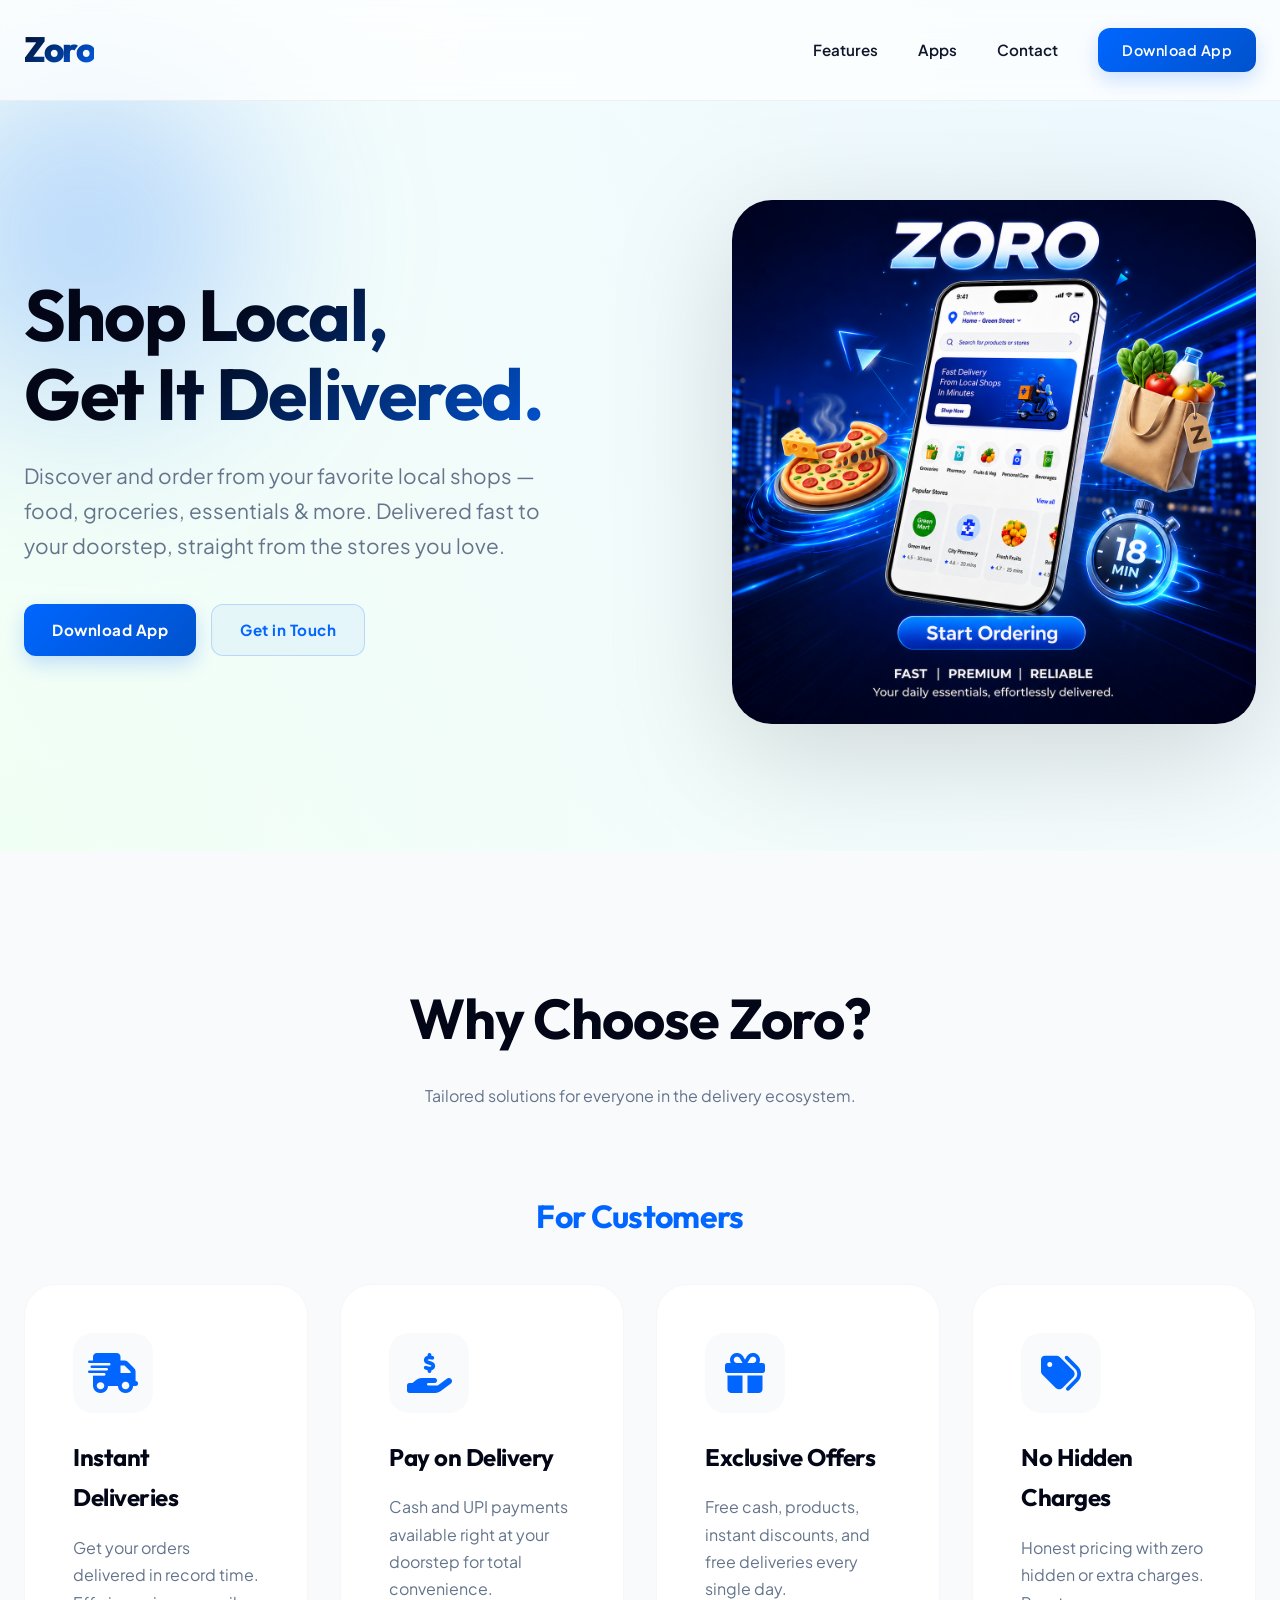
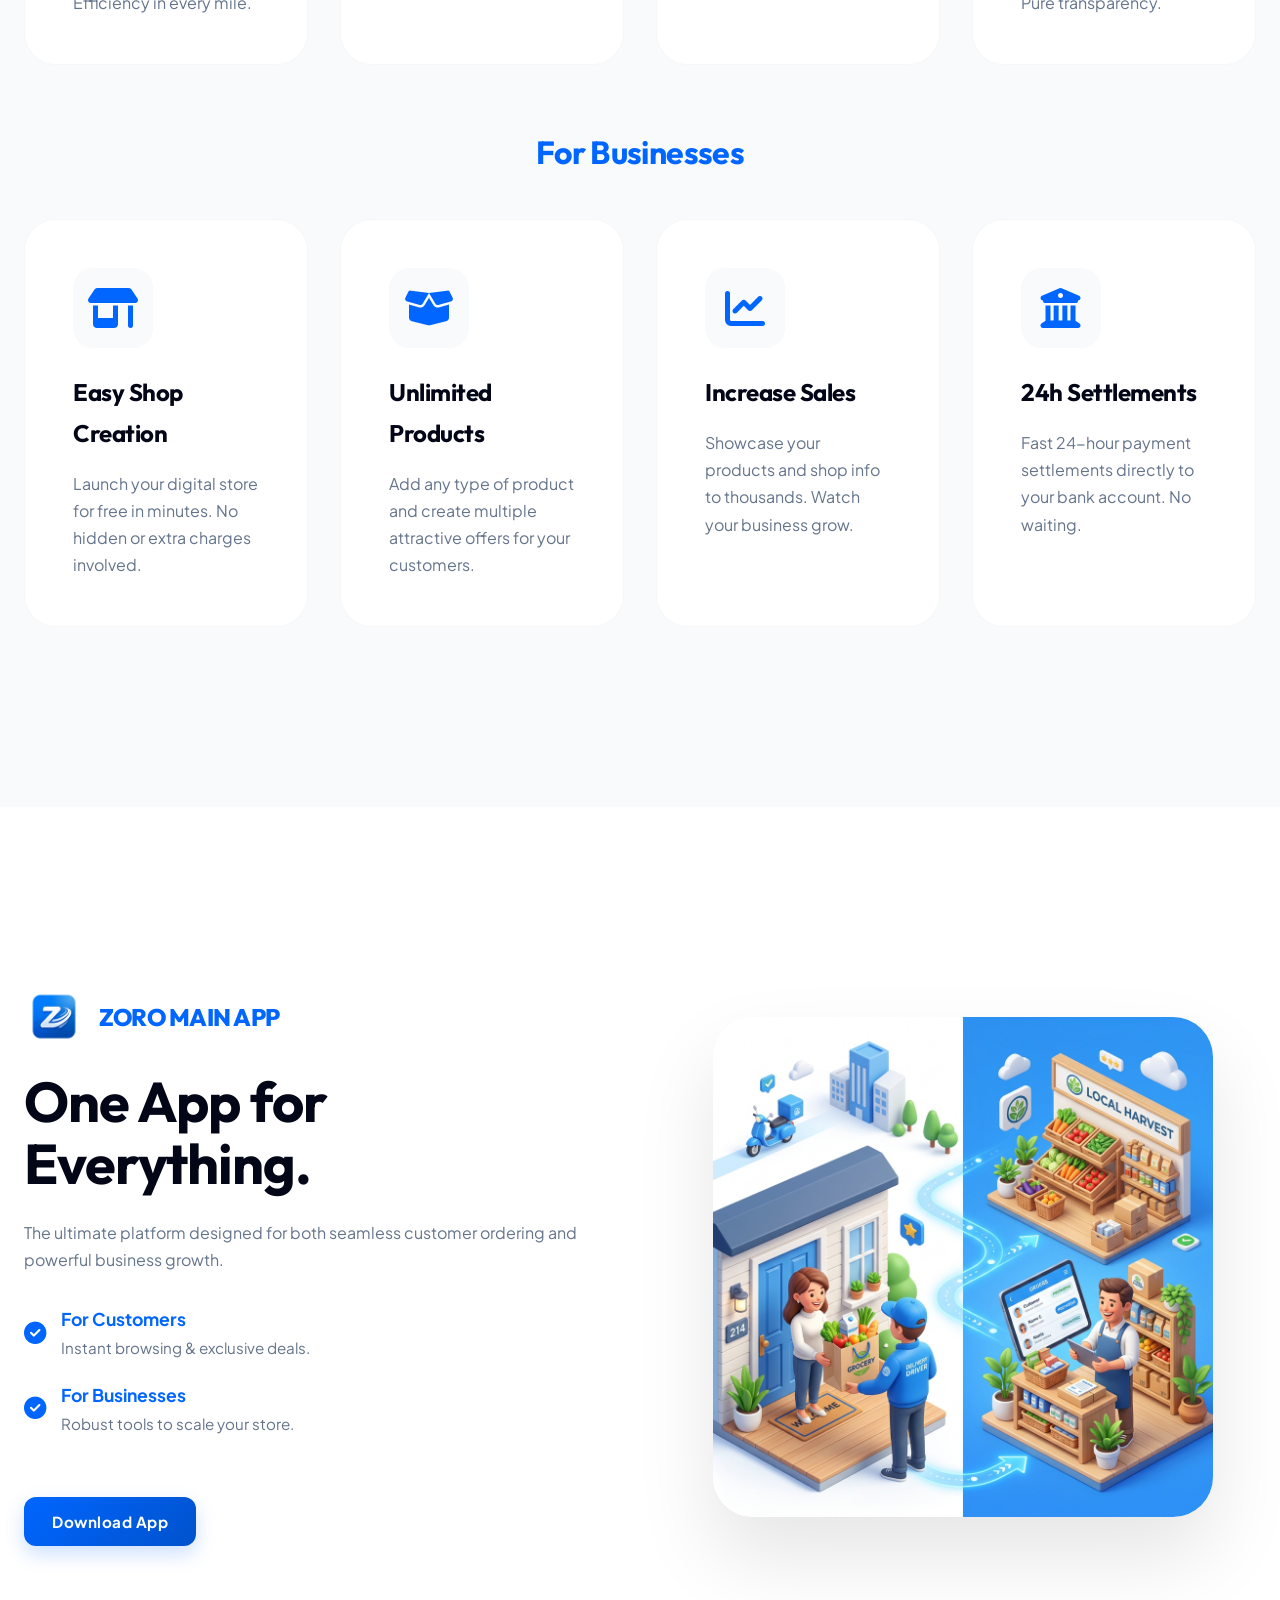
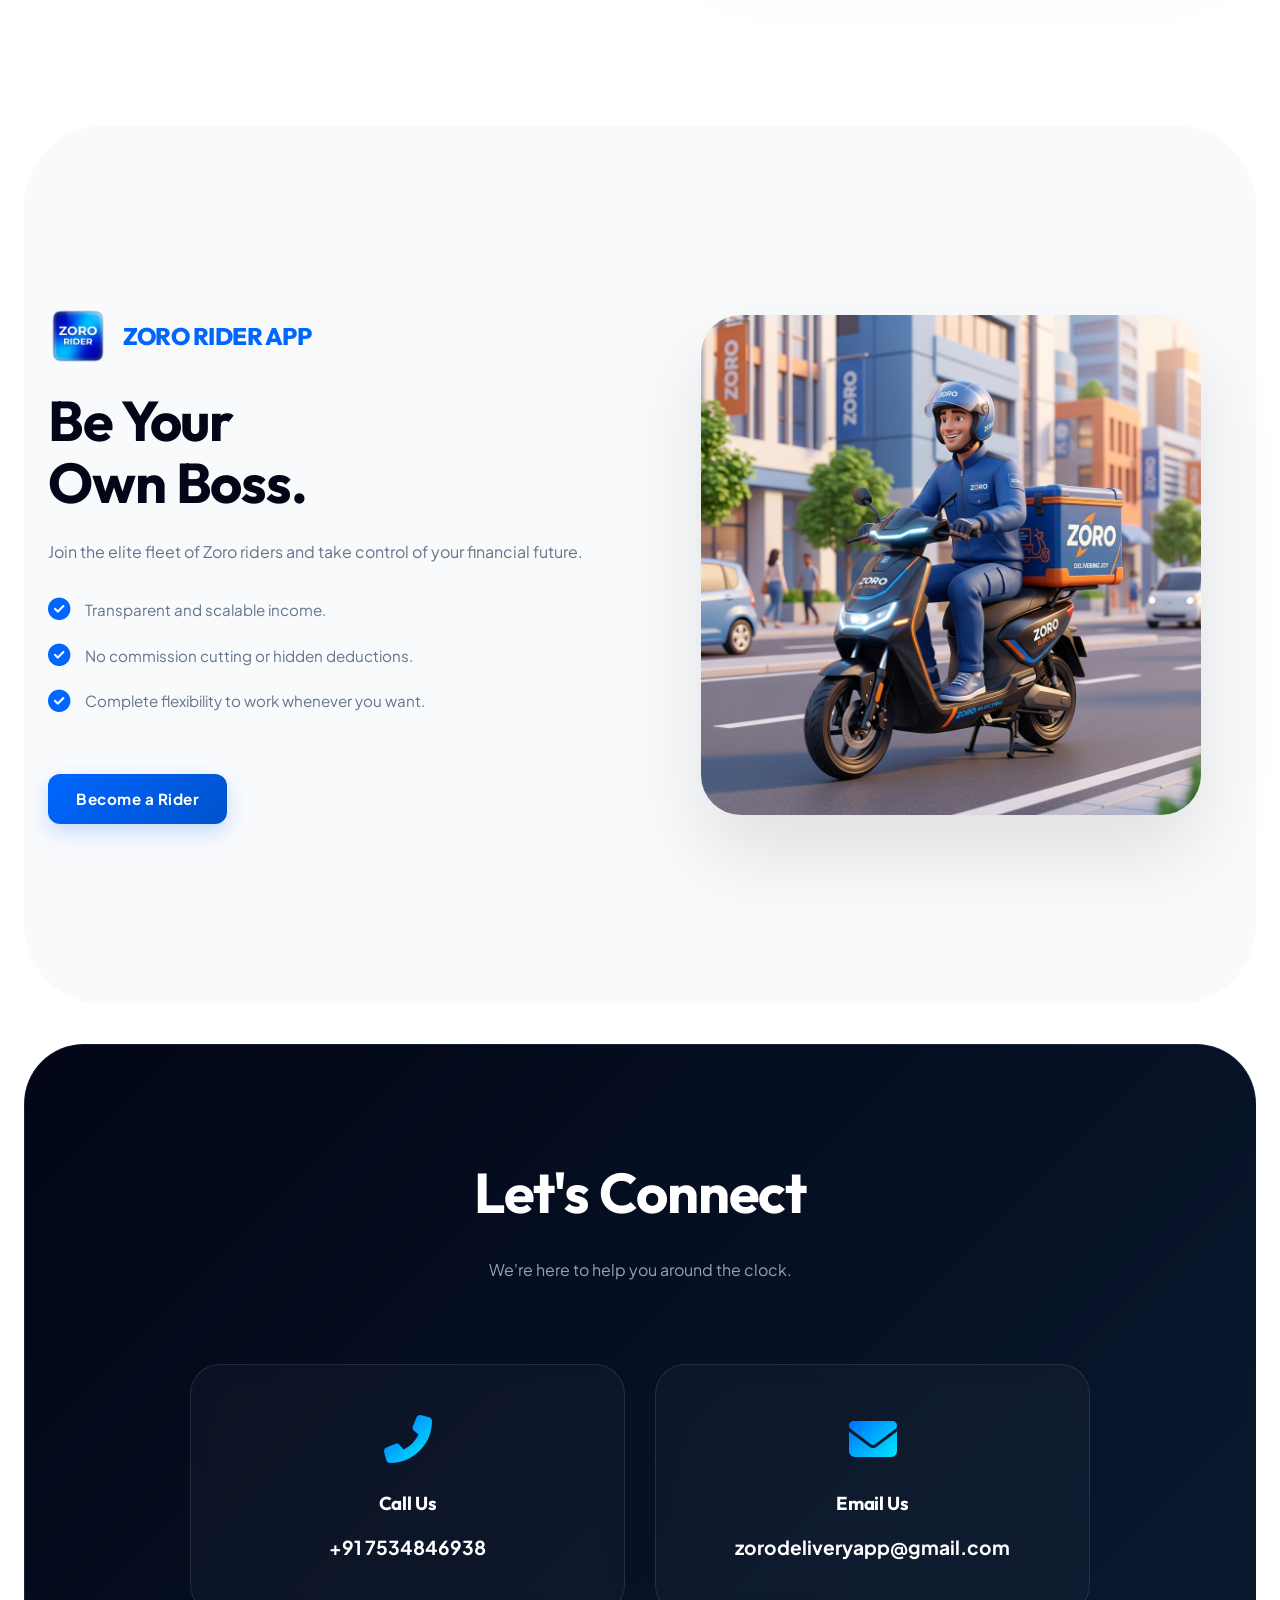
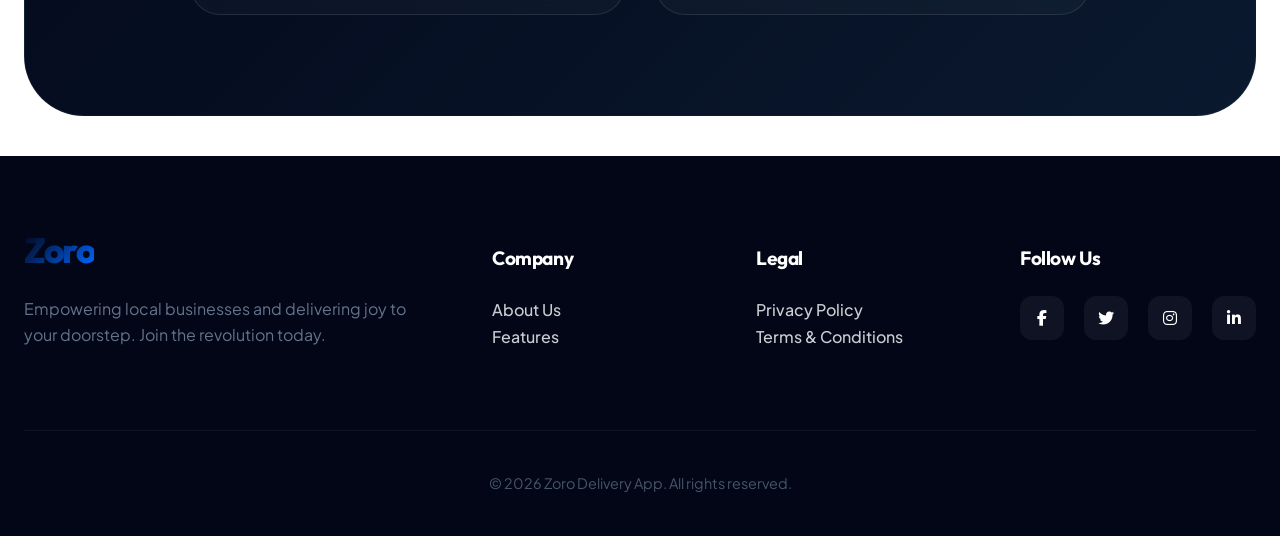
==== index.html @ 3b8ee8aa "Remove download attribute and add target blank to fix cross-origin warning" ====
<!DOCTYPE html>
<html lang="en">
<head>
    <meta charset="UTF-8">
    <meta name="viewport" content="width=device-width, initial-scale=1.0">
    <title>Zoro Delivery App</title>
    <link rel="icon" type="image/png" href="zoroAppLogo.png">
    <meta name="description" content="Experience lightning-fast delivery for food, groceries, and essentials with Zoro. No hidden charges, zero commissions for riders. Download the Zoro app today!">
    <meta name="keywords" content="food delivery, grocery delivery, instant delivery app, Zoro delivery, rider app, local business delivery, delivery app 2026, fast delivery service">
    <meta name="robots" content="index, follow">
    <link rel="canonical" href="https://zorodelivery.vercel.app/">

    <!-- Open Graph / Facebook -->
    <meta property="og:type" content="website">
    <meta property="og:url" content="https://zorodelivery.vercel.app/">
    <meta property="og:title" content="Zoro Delivery | Your City, Delivered.">
    <meta property="og:description" content="Experience lightning-fast delivery for food, groceries, and essentials with Zoro. Reliable, secure, and always on time.">
    <meta property="og:image" content="https://zorodelivery.vercel.app/hero.png">

    <!-- Twitter -->
    <meta property="twitter:card" content="summary_large_image">
    <meta property="twitter:url" content="https://zorodelivery.vercel.app/">
    <meta property="twitter:title" content="Zoro Delivery | Your City, Delivered.">
    <meta property="twitter:description" content="Experience lightning-fast delivery for food, groceries, and essentials with Zoro. No hidden charges, zero commissions for riders.">
    <meta property="twitter:image" content="https://zorodelivery.vercel.app/hero.png">

    <!-- Structured Data (JSON-LD) -->
    <script type="application/ld+json">
    {
      "@context": "https://schema.org",
      "@type": "Organization",
      "name": "Zoro Delivery",
      "url": "https://zorodelivery.vercel.app/",
      "logo": "https://zorodelivery.vercel.app/zoroAppLogo.png",
      "sameAs": [
        "https://facebook.com/zorodelivery",
        "https://twitter.com/zorodelivery",
        "https://instagram.com/zorodelivery"
      ],
      "contactPoint": {
        "@type": "ContactPoint",
        "telephone": "+91-7534846938",
        "contactType": "customer service",
        "email": "zorodeliveryapp@gmail.com"
      }
    }
    </script>
    <script type="application/ld+json">
    {
      "@context": "https://schema.org",
      "@type": "SoftwareApplication",
      "name": "Zoro Delivery App",
      "operatingSystem": "Android, iOS",
      "applicationCategory": "BusinessApplication, FoodEstablishment",
      "offers": {
        "@type": "Offer",
        "price": "0",
        "priceCurrency": "INR"
      },
      "description": "Experience lightning-fast delivery for your favorite food, groceries, and essentials. No hidden charges, just pure speed."
    }
    </script>

    <link rel="stylesheet" href="style.css">
    <link rel="stylesheet" href="https://cdnjs.cloudflare.com/ajax/libs/font-awesome/6.4.0/css/all.min.css">
</head>
<body>

    <!-- Navigation -->
    <nav>
        <div class="container">
            <a href="#" class="logo">
                <span>Zoro</span>
            </a>
            <div class="menu-toggle" id="mobile-menu">
                <span class="bar"></span>
                <span class="bar"></span>
                <span class="bar"></span>
            </div>
            <ul class="nav-links">
                <li><a href="#features">Features</a></li>
                <li><a href="#apps">Apps</a></li>
                <li><a href="#contact">Contact</a></li>
                <li><a href="https://github.com/areebmohd/DeliveryPlatformWebsite/releases/latest/download/zoro.apk" target="_blank" rel="noopener noreferrer" class="btn btn-primary">Download App</a></li>
            </ul>
        </div>
    </nav>

    <!-- Hero Section -->
    <section class="hero">
        <div class="container">
            <div class="hero-content">
                <div class="hero-text">
                    <h1>Shop Local, <br><span>Get It Delivered.</span></h1>
                    <p>Discover and order from your favorite local shops — food, groceries, essentials & more. Delivered fast to your doorstep, straight from the stores you love.</p>
                    <div class="hero-btns">
                        <a href="https://github.com/areebmohd/DeliveryPlatformWebsite/releases/latest/download/zoro.apk" target="_blank" rel="noopener noreferrer" class="btn btn-primary">Download App</a>
                        <a href="#contact" class="btn btn-outline">Get in Touch</a>
                    </div>
                </div>
                <div class="hero-image">
                    <img src="hero.png" alt="Zoro App Showcase">
                </div>
            </div>
        </div>
    </section>

    <!-- Features Section -->
    <section id="features" class="features">
        <div class="container">
            <div class="section-header">
                <h2>Why Choose Zoro?</h2>
                <p>Tailored solutions for everyone in the delivery ecosystem.</p>
            </div>

            <!-- For Customers Section -->
            <div class="feature-group">
                <h3 class="feature-title">For Customers</h3>
                <div class="features-grid">
                    <div class="feature-card">
                        <i class="fas fa-truck-fast"></i>
                        <h3>Instant Deliveries</h3>
                        <p>Get your orders delivered in record time. Efficiency in every mile.</p>
                    </div>
                    <div class="feature-card">
                        <i class="fas fa-hand-holding-dollar"></i>
                        <h3>Pay on Delivery</h3>
                        <p>Cash and UPI payments available right at your doorstep for total convenience.</p>
                    </div>
                    <div class="feature-card">
                        <i class="fas fa-gift"></i>
                        <h3>Exclusive Offers</h3>
                        <p>Free cash, products, instant discounts, and free deliveries every single day.</p>
                    </div>
                    <div class="feature-card">
                        <i class="fas fa-tags"></i>
                        <h3>No Hidden Charges</h3>
                        <p>Honest pricing with zero hidden or extra charges. Pure transparency.</p>
                    </div>
                </div>
            </div>

            <!-- For Businesses Section -->
            <div class="feature-group">
                <h3 class="feature-title">For Businesses</h3>
                <div class="features-grid">
                    <div class="feature-card">
                        <i class="fas fa-shop"></i>
                        <h3>Easy Shop Creation</h3>
                        <p>Launch your digital store for free in minutes. No hidden or extra charges involved.</p>
                    </div>
                    <div class="feature-card">
                        <i class="fas fa-box-open"></i>
                        <h3>Unlimited Products</h3>
                        <p>Add any type of product and create multiple attractive offers for your customers.</p>
                    </div>
                    <div class="feature-card">
                        <i class="fas fa-chart-line"></i>
                        <h3>Increase Sales</h3>
                        <p>Showcase your products and shop info to thousands. Watch your business grow.</p>
                    </div>
                    <div class="feature-card">
                        <i class="fas fa-bank"></i>
                        <h3>24h Settlements</h3>
                        <p>Fast 24-hour payment settlements directly to your bank account. No waiting.</p>
                    </div>
                </div>
            </div>
        </div>
    </section>

    <!-- App Showcase: Customer & Business -->
    <section id="apps" class="app-showcase">
        <div class="container">
            <div class="app-section">
                    <div class="app-info">
                    <div class="app-badge">
                        <img src="zoroAppLogo.png" alt="Zoro App">
                        <h3>ZORO MAIN APP</h3>
                    </div>
                    <h2>One App for <br>Everything.</h2>
                    <p>The ultimate platform designed for both seamless customer ordering and powerful business growth.</p>
                    <ul class="feature-list">
                        <li>
                            <i class="fas fa-check-circle"></i>
                            <div>
                                <b>For Customers</b>
                                <span>Instant browsing & exclusive deals.</span>
                            </div>
                        </li>
                        <li>
                            <i class="fas fa-check-circle"></i>
                            <div>
                                <b>For Businesses</b>
                                <span>Robust tools to scale your store.</span>
                            </div>
                        </li>
                    </ul>
                    <a href="https://github.com/areebmohd/DeliveryPlatformWebsite/releases/latest/download/zoro.apk" target="_blank" rel="noopener noreferrer" class="btn btn-primary app-btn">Download App</a>
                </div>
                <div class="app-visual">
                    <img src="customer_business.png" alt="Zoro Ecosystem">
                </div>
            </div>
        </div>
    </section>

    <!-- App Showcase: Rider App -->
    <section id="rider" class="app-showcase rider-section">
        <div class="container">
            <div class="app-section">
                    <div class="app-info">
                    <div class="app-badge">
                        <img src="ZORORiderLogo.png" alt="Zoro Rider">
                        <h3>ZORO RIDER APP</h3>
                    </div>
                    <h2>Be Your <br>Own Boss.</h2>
                    <p>Join the elite fleet of Zoro riders and take control of your financial future.</p>
                    <ul class="feature-list">
                        <li>
                            <i class="fas fa-check-circle"></i>
                            <div>
                                <span>Transparent and scalable income.</span>
                            </div>
                        </li>
                        <li>
                            <i class="fas fa-check-circle"></i>
                            <div>
                                <span>No commission cutting or hidden deductions.</span>
                            </div>
                        </li>
                        <li>
                            <i class="fas fa-check-circle"></i>
                            <div>
                                <span>Complete flexibility to work whenever you want.</span>
                            </div>
                        </li>
                    </ul>
                    <a href="#contact" class="btn btn-primary app-btn">Become a Rider</a>
                </div>
                <div class="app-visual">
                    <img src="rider.png" alt="Rider App">
                </div>
            </div>
        </div>
    </section>

    <!-- Contact Us Section -->
    <section id="contact" class="contact-section">
        <div class="container">
            <div class="section-header contact-header">
                <h2>Let's Connect</h2>
                <p>We're here to help you around the clock.</p>
            </div>
            <div class="contact-grid">
                <div class="contact-item">
                    <i class="fas fa-phone-alt"></i>
                    <h3>Call Us</h3>
                    <a href="tel:+917534846938">+91 7534846938</a>
                </div>
                <div class="contact-item">
                    <i class="fas fa-envelope"></i>
                    <h3>Email Us</h3>
                    <a href="mailto:zorodeliveryapp@gmail.com">zorodeliveryapp@gmail.com</a>
                </div>
            </div>
        </div>
    </section>

    <!-- Footer -->
    <footer>
        <div class="container">
            <div class="footer-content">
                <div class="footer-section">
                    <div class="logo">
                        <span class="white-text">Zoro</span>
                    </div>
                    <p class="footer-desc">Empowering local businesses and delivering joy to your doorstep. Join the revolution today.</p>
                </div>
                <div class="footer-section">
                    <h3>Company</h3>
                    <ul>
                        <li><a href="#">About Us</a></li>
                        <li><a href="#features">Features</a></li>
                    </ul>
                </div>
                <div class="footer-section">
                    <h3>Legal</h3>
                    <ul>
                        <li><a href="privacy.html">Privacy Policy</a></li>
                        <li><a href="terms.html">Terms & Conditions</a></li>
                    </ul>
                </div>
                <div class="footer-section">
                    <h3>Follow Us</h3>
                    <div class="social-links">
                        <a href="#"><i class="fab fa-facebook-f"></i></a>
                        <a href="#"><i class="fab fa-twitter"></i></a>
                        <a href="#"><i class="fab fa-instagram"></i></a>
                        <a href="#"><i class="fab fa-linkedin-in"></i></a>
                    </div>
                </div>
            </div>
            <div class="footer-bottom">
                <p>&copy; 2026 Zoro Delivery App. All rights reserved.</p>
            </div>
        </div>
    </footer>

    <!-- Floating Action Button -->
    <a href="https://github.com/areebmohd/DeliveryPlatformWebsite/releases/latest/download/zoro.apk" target="_blank" rel="noopener noreferrer" class="floating-btn" id="floating-btn">
        Download App
    </a>

    <script>
        // Force scroll to top on page reload
        if (history.scrollRestoration) {
            history.scrollRestoration = 'manual';
        }
        window.scrollTo(0, 0);

        // Mobile Menu Toggle
        const menuToggle = document.getElementById('mobile-menu');
        const navLinks = document.querySelector('.nav-links');

        menuToggle.addEventListener('click', () => {
            menuToggle.classList.toggle('active');
            navLinks.classList.toggle('active');
            document.body.classList.toggle('no-scroll');
        });

        // Close menu when clicking a link
        document.querySelectorAll('.nav-links a').forEach(link => {
            link.addEventListener('click', () => {
                menuToggle.classList.remove('active');
                navLinks.classList.remove('active');
                document.body.classList.remove('no-scroll');
            });
        });

        // Floating Button Visibility
        const floatingBtn = document.getElementById('floating-btn');
        window.addEventListener('scroll', () => {
            if (window.scrollY > 300) {
                floatingBtn.classList.add('show');
            } else {
                floatingBtn.classList.remove('show');
            }
        });
    </script>
</body>
</html>
---- style.css ----
@import url('https://fonts.googleapis.com/css2?family=Outfit:wght@300;400;500;600;700;800&family=Plus+Jakarta+Sans:wght@300;400;500;600;700;800&display=swap');

:root {
    --primary: #0066FF;
    --primary-glow: rgba(0, 102, 255, 0.3);
    --secondary: #020617;
    --accent: #00F0FF;
    --text-main: #0F172A;
    --text-muted: #64748B;
    --bg-light: #F8FAFC;
    --white: #FFFFFF;
    --glass: rgba(255, 255, 255, 0.7);
    --card-shadow: 0 20px 40px rgba(0, 0, 0, 0.04);
    --transition: all 0.5s cubic-bezier(0.4, 0, 0.2, 1);
}

* {
    margin: 0;
    padding: 0;
    box-sizing: border-box;
}

html {
    scroll-behavior: smooth;
    font-size: 16px;
}

body {
    font-family: 'Plus Jakarta Sans', sans-serif;
    color: var(--text-main);
    line-height: 1.7;
    overflow-x: hidden;
    background-color: var(--white);
    -webkit-font-smoothing: antialiased;
}

/* Typography */
h1, h2, h3, h4 {
    font-family: 'Outfit', sans-serif;
    color: var(--secondary);
    font-weight: 700;
    letter-spacing: -0.02em;
}

p {
    color: var(--text-muted);
}

a {
    text-decoration: none;
    color: inherit;
    transition: var(--transition);
}

ul {
    list-style: none;
}

/* Layout Containers */
.container {
    max-width: 1280px;
    margin: 0 auto;
    padding: 0 24px;
}

section {
    padding: 120px 0;
}

/* Navigation */
nav {
    position: fixed;
    top: 0;
    width: 100%;
    background: var(--glass);
    backdrop-filter: blur(16px);
    -webkit-backdrop-filter: blur(16px);
    z-index: 1000;
    padding: 20px 0;
    border-bottom: 1px solid rgba(0, 0, 0, 0.05);
}

nav .container {
    display: flex;
    justify-content: space-between;
    align-items: center; /* Fixed vertical alignment */
}

.logo {
    font-family: 'Outfit', sans-serif;
    font-weight: 800;
    font-size: 2.2rem;
    color: var(--secondary);
    letter-spacing: -1.5px;
    display: flex;
    align-items: center;
}

.logo span {
    background: linear-gradient(135deg, var(--secondary) 0%, var(--primary) 100%);
    -webkit-background-clip: text;
    -webkit-text-fill-color: transparent;
}

.nav-links {
    display: flex;
    gap: 40px;
    align-items: center;
}

.nav-links a {
    font-weight: 600;
    font-size: 0.95rem;
    color: var(--text-main);
    position: relative;
}

.nav-links a::after {
    content: '';
    position: absolute;
    bottom: -4px;
    left: 0;
    width: 0;
    height: 2px;
    background: var(--primary);
    transition: var(--transition);
}

.nav-links a:hover::after {
    width: 100%;
}

/* Buttons */
.btn {
    display: inline-flex;
    align-items: center;
    justify-content: center;
    padding: 12px 28px;
    border-radius: 12px; /* Changed to rounded squares for more modern tech feel */
    font-weight: 700;
    font-size: 0.95rem;
    cursor: pointer;
    transition: var(--transition);
    border: none;
    outline: none;
    letter-spacing: 0.5px;
}

.btn-primary {
    background: linear-gradient(135deg, var(--primary) 0%, #0052cc 100%);
    color: var(--white);
    box-shadow: 0 8px 20px rgba(0, 102, 255, 0.2);
}

.btn-primary:hover {
    transform: translateY(-2px);
    box-shadow: 0 12px 25px rgba(0, 102, 255, 0.3);
    filter: brightness(1.1);
}

.btn-outline {
    background: rgba(0, 102, 255, 0.05);
    border: 1.5px solid rgba(0, 102, 255, 0.2);
    color: var(--primary);
}

.btn-outline:hover {
    background: var(--primary);
    color: var(--white);
    transform: translateY(-2px);
}

/* Header Specific Button */
nav .btn-primary {
    padding: 10px 24px;
    font-size: 0.9rem;
    color: var(--white) !important;
}

/* Hero Section */
.hero {
    padding-top: 200px;
    padding-bottom: 120px;
    background: radial-gradient(circle at top right, #EBF8FF, transparent),
                radial-gradient(circle at bottom left, #F0FFF4, transparent);
    position: relative;
    overflow: hidden;
}

.hero::before {
    content: '';
    position: absolute;
    top: 10%;
    left: -5%;
    width: 300px;
    height: 300px;
    background: var(--primary-glow);
    filter: blur(100px);
    border-radius: 50%;
    z-index: 0;
}

.hero-content {
    display: flex;
    align-items: center;
    gap: 80px;
    position: relative;
    z-index: 1;
}

.hero-text {
    flex: 1.2;
}

.hero-text h1 {
    font-size: 4.5rem;
    line-height: 1.1;
    margin-bottom: 24px;
    background: linear-gradient(135deg, var(--secondary) 30%, var(--primary) 100%);
    -webkit-background-clip: text;
    -webkit-text-fill-color: transparent;
}

.hero-text p {
    font-size: 1.3rem;
    margin-bottom: 40px;
    max-width: 540px;
}

.hero-image {
    flex: 1;
    position: relative;
    animation: float 6s ease-in-out infinite;
}

@keyframes float {
    0%, 100% { transform: translateY(0); }
    50% { transform: translateY(-20px); }
}

.hero-image img {
    width: 100%;
    border-radius: 40px; /* Added round corners */
    filter: drop-shadow(0 30px 60px rgba(0, 0, 0, 0.15));
}

/* Features Grid */
.features {
    background: var(--bg-light);
}

.features-grid {
    display: grid;
    grid-template-columns: repeat(auto-fit, minmax(280px, 1fr));
    gap: 32px;
}

.feature-card {
    padding: 48px;
    background: var(--white);
    border-radius: 32px;
    border: 1px solid rgba(0, 0, 0, 0.03);
    transition: var(--transition);
    position: relative;
    overflow: hidden;
}

.feature-card::before {
    content: '';
    position: absolute;
    top: 0;
    left: 0;
    width: 100%;
    height: 100%;
    background: linear-gradient(135deg, var(--primary) 0%, var(--accent) 100%);
    opacity: 0;
    transition: var(--transition);
    z-index: 0;
}

.feature-card:hover {
    transform: translateY(-12px);
    box-shadow: var(--card-shadow);
}

.feature-card:hover::before {
    opacity: 0.03;
}

.feature-card i {
    font-size: 2.5rem;
    color: var(--primary);
    margin-bottom: 24px;
    display: inline-block;
    background: var(--bg-light);
    width: 80px;
    height: 80px;
    line-height: 80px;
    text-align: center;
    border-radius: 20px;
}

.feature-card h3 {
    font-size: 1.5rem;
    margin-bottom: 16px;
    position: relative;
    z-index: 1;
}

.feature-card p {
    position: relative;
    z-index: 1;
}

/* App Showcase */
.app-section {
    display: flex;
    align-items: center;
    gap: 60px; /* Reduced gap for better spacing */
    padding: 60px 0; /* Added padding */
}

.app-section.reverse {
    flex-direction: row-reverse;
}

.app-info {
    flex: 1;
}

.app-visual {
    flex: 1;
    display: flex;
    justify-content: center;
}

.app-info h2 {
    font-size: 3.5rem;
    line-height: 1.1;
    margin-bottom: 24px;
}

.feature-list li {
    display: flex;
    align-items: center; /* Vertically center icon with text container */
    gap: 15px;
    margin-bottom: 20px;
}

.feature-list li i {
    color: var(--primary);
    font-size: 1.4rem;
    flex-shrink: 0; /* Prevent icon from shrinking */
}

.feature-list li div {
    display: flex;
    flex-direction: column;
    text-align: left;
}

.feature-list li b {
    color: var(--primary);
    font-weight: 700;
    font-size: 1.1rem;
    display: block;
}

.feature-list li span {
    color: var(--text-muted);
    font-size: 0.95rem;
}

.app-visual img {
    width: 100%;
    max-width: 500px;
    border-radius: 40px;
    box-shadow: 0 40px 80px rgba(0, 0, 0, 0.1);
}

/* Contact Us */
.contact-section {
    background: linear-gradient(135deg, #020617 0%, #0A192F 100%);
    border-radius: 60px;
    padding: 100px 0;
    margin: 40px 24px;
    border: 1px solid rgba(255, 255, 255, 0.05);
}

.contact-grid {
    display: grid;
    grid-template-columns: repeat(auto-fit, minmax(200px, 1fr));
    gap: 30px;
    max-width: 900px;
    margin: 0 auto;
}

.contact-item {
    background: rgba(255, 255, 255, 0.03);
    backdrop-filter: blur(10px);
    border: 1px solid rgba(255, 255, 255, 0.1);
    padding: 50px 40px;
    border-radius: 30px;
    text-align: center;
    transition: var(--transition);
}

.contact-item:hover {
    background: rgba(255, 255, 255, 0.07);
    border-color: var(--primary);
    transform: translateY(-5px);
}

.contact-item i {
    font-size: 3rem;
    background: linear-gradient(135deg, var(--primary), var(--accent));
    -webkit-background-clip: text;
    -webkit-text-fill-color: transparent;
    margin-bottom: 25px;
    display: inline-block;
}

.contact-item h3 {
    color: var(--white);
    margin-bottom: 12px;
}

.contact-item a {
    color: var(--white) !important;
    font-size: 1.2rem;
    font-weight: 700;
}

.contact-item a:hover {
    color: var(--primary) !important;
}

/* Footer */
footer {
    padding: 80px 0 40px;
    background: #020617;
}

.footer-content {
    display: grid;
    grid-template-columns: 2fr 1fr 1fr 1fr; /* Added column for social */
    gap: 60px;
}

.footer-section .logo {
    margin-bottom: 28px;
    line-height: 1;
    display: flex;
    align-items: flex-end;
    height: 32px; /* Fixed height to align bottom with h3 */
}

.footer-section h3 {
    color: var(--white);
    font-size: 1.2rem;
    margin-bottom: 28px;
    line-height: 1;
    display: flex;
    align-items: flex-end;
    height: 32px; /* Same fixed height */
}

.footer-section p {
    line-height: 1.6;
    margin: 0;
}

.footer-section ul {
    margin: 0;
    padding: 0;
}

.footer-section ul li a {
    color: var(--white);
    font-weight: 500;
    opacity: 0.8;
}

.footer-section ul li a:hover {
    color: var(--primary);
    opacity: 1;
}

.social-links {
    display: flex;
    gap: 20px;
}

.social-links a {
    width: 44px;
    height: 44px;
    background: rgba(255, 255, 255, 0.05);
    border-radius: 12px;
    display: flex;
    align-items: center;
    justify-content: center;
    color: var(--white);
    transition: var(--transition);
}

.social-links a:hover {
    background: var(--primary);
    transform: translateY(-5px);
}

/* Responsive */
/* Utility Classes for Responsiveness */
.section-header {
    text-align: center;
    margin-bottom: 80px;
}

.section-header h2 {
    font-size: 3.5rem;
    margin-bottom: 16px;
}

.feature-group {
    margin-bottom: 60px;
}

.feature-title {
    font-size: 2rem;
    margin-bottom: 40px;
    color: var(--primary);
    text-align: center;
}

.app-badge {
    display: flex;
    align-items: center;
    gap: 15px;
    margin-bottom: 24px;
}

.app-badge img {
    height: 60px;
    border-radius: 15px;
}

.app-badge h3 {
    font-size: 1.5rem;
    color: var(--primary);
    font-weight: 800;
}

.app-info p {
    margin-bottom: 32px;
}

.feature-list {
    color: var(--text-main);
}

.app-btn {
    margin-top: 40px;
}

.rider-section {
    background: var(--bg-light);
    border-radius: 80px;
    margin: 0 24px;
}

.contact-header h2 {
    color: var(--white);
    font-size: 3.5rem;
}

.contact-header p {
    color: #94A3B8;
}

.white-text {
    color: var(--white);
}

.footer-desc {
    color: #64748B;
}

.footer-bottom {
    border-top: 1px solid rgba(255, 255, 255, 0.05);
    margin-top: 80px;
    padding-top: 40px;
    text-align: center;
}

.footer-bottom p {
    color: #475569;
    font-size: 0.9rem;
}

/* Floating Action Button */
.floating-btn {
    position: fixed;
    bottom: -100px;
    left: 50%;
    transform: translateX(-50%);
    background: linear-gradient(135deg, var(--primary) 0%, #0052cc 100%);
    color: var(--white) !important;
    padding: 14px 32px;
    border-radius: 30px;
    font-weight: 700;
    font-size: 1.1rem;
    box-shadow: 0 10px 30px rgba(0, 102, 255, 0.4);
    z-index: 999;
    transition: all 0.4s cubic-bezier(0.4, 0, 0.2, 1);
    display: none;
    align-items: center;
    gap: 10px;
    white-space: nowrap;
}

.floating-btn.show {
    bottom: 30px;
}

.floating-btn:hover {
    filter: brightness(1.1);
    transform: translateX(-50%) translateY(-2px);
}

@media (max-width: 768px) {
    .floating-btn {
        display: flex;
    }
}

/* Mobile Menu Styles */
.menu-toggle {
    display: none;
    flex-direction: column;
    justify-content: space-between;
    width: 30px;
    height: 21px;
    cursor: pointer;
    z-index: 1001;
}

.menu-toggle .bar {
    height: 3px;
    width: 30px; /* Force equal width */
    background-color: var(--secondary);
    border-radius: 10px;
    transition: var(--transition);
}

.no-scroll {
    overflow: hidden;
}

/* Hero Buttons Fix */
.hero-btns {
    display: flex;
    gap: 15px;
}

/* Responsive Styles */
@media (max-width: 1200px) {
    .hero-text h1 {
        font-size: 3.8rem;
    }
}

@media (max-width: 1024px) {
    section {
        padding: 80px 0;
    }

    .hero {
        padding-top: 160px;
        text-align: center;
    }

    .hero-content {
        flex-direction: column;
        gap: 60px;
    }

    .hero-text p {
        margin: 0 auto 40px;
    }

    .hero-btns {
        justify-content: center;
    }

    .app-section {
        flex-direction: column;
        text-align: center;
        gap: 32px;
        padding: 40px 0;
    }

    .app-section.reverse {
        flex-direction: column;
    }

    .app-badge {
        justify-content: center;
        margin-bottom: 16px;
    }

    .app-badge img {
        height: 44px;
        border-radius: 12px;
    }

    .app-badge h3 {
        font-size: 1.1rem;
    }

    .feature-list {
        display: inline-block;
        text-align: left;
    }

    .footer-content {
        grid-template-columns: repeat(2, 1fr);
    }
}

@media (max-width: 768px) {
    .menu-toggle {
        display: flex;
    }

    .nav-links {
        position: fixed;
        top: 0;
        right: -100%;
        width: 100%;
        height: 100vh;
        background: var(--white);
        flex-direction: column;
        justify-content: center;
        align-items: center;
        transition: 0.5s ease;
        z-index: 1000;
        box-shadow: -10px 0 30px rgba(0, 0, 0, 0.05);
    }

    .nav-links.active {
        right: 0;
    }

    .nav-links li {
        margin: 20px 0;
    }

    .nav-links a {
        font-size: 1.5rem;
    }

    /* Hamburger Animation */
    .menu-toggle.active .bar:nth-child(2) {
        opacity: 0;
    }

    .menu-toggle.active .bar:nth-child(1) {
        transform: translateY(9px) rotate(45deg);
    }

    .menu-toggle.active .bar:nth-child(3) {
        transform: translateY(-9px) rotate(-45deg);
    }

    .hero-text h1 {
        font-size: 3rem;
    }

    .section-header h2, .contact-header h2 {
        font-size: 2.5rem;
    }

    .feature-card {
        padding: 32px;
    }

    .rider-section {
        border-radius: 40px;
        margin: 0 16px;
    }

    .contact-section {
        border-radius: 40px;
        margin: 40px 16px;
        padding: 30px 0 50px 0;
    }

    .contact-section .section-header {
        margin-bottom: 24px;
    }

    .contact-section .section-header h2 {
        margin-bottom: 0px;
    }

    .contact-section .section-header p {
        margin: 0;
    }

    .footer-content {
        grid-template-columns: 1fr;
        gap: 40px;
        text-align: center;
    }

    .footer-section h3, .footer-section .logo {
        justify-content: center;
    }

    .social-links {
        justify-content: center;
    }
}

@media (max-width: 480px) {
    html {
        font-size: 14px;
    }

    .hero-text h1 {
        font-size: 2.5rem;
    }

    .hero-btns {
        flex-direction: column;
        width: 100%;
    }

    .hero-btns .btn {
        width: 100%;
    }

    .app-visual img {
        max-width: 260px;
        margin: 0 auto;
    }

    .app-info h2 {
        font-size: 2.2rem;
        margin-bottom: 16px;
    }

    .app-info p {
        font-size: 1rem;
        margin-bottom: 24px;
    }

    .feature-list {
        display: flex;
        flex-direction: column;
        gap: 12px;
        margin-bottom: 30px;
    }

    .feature-list li {
        background: rgba(0, 102, 255, 0.03);
        padding: 16px 20px;
        border-radius: 16px;
        border: 1px solid rgba(0, 102, 255, 0.05);
        align-items: center; /* Ensure centered alignment on mobile too */
    }

    .feature-list li b {
        margin-bottom: 4px;
    }

    .feature-list li i {
        font-size: 1rem;
    }

    .app-btn {
        margin-top: 0;
    }
}
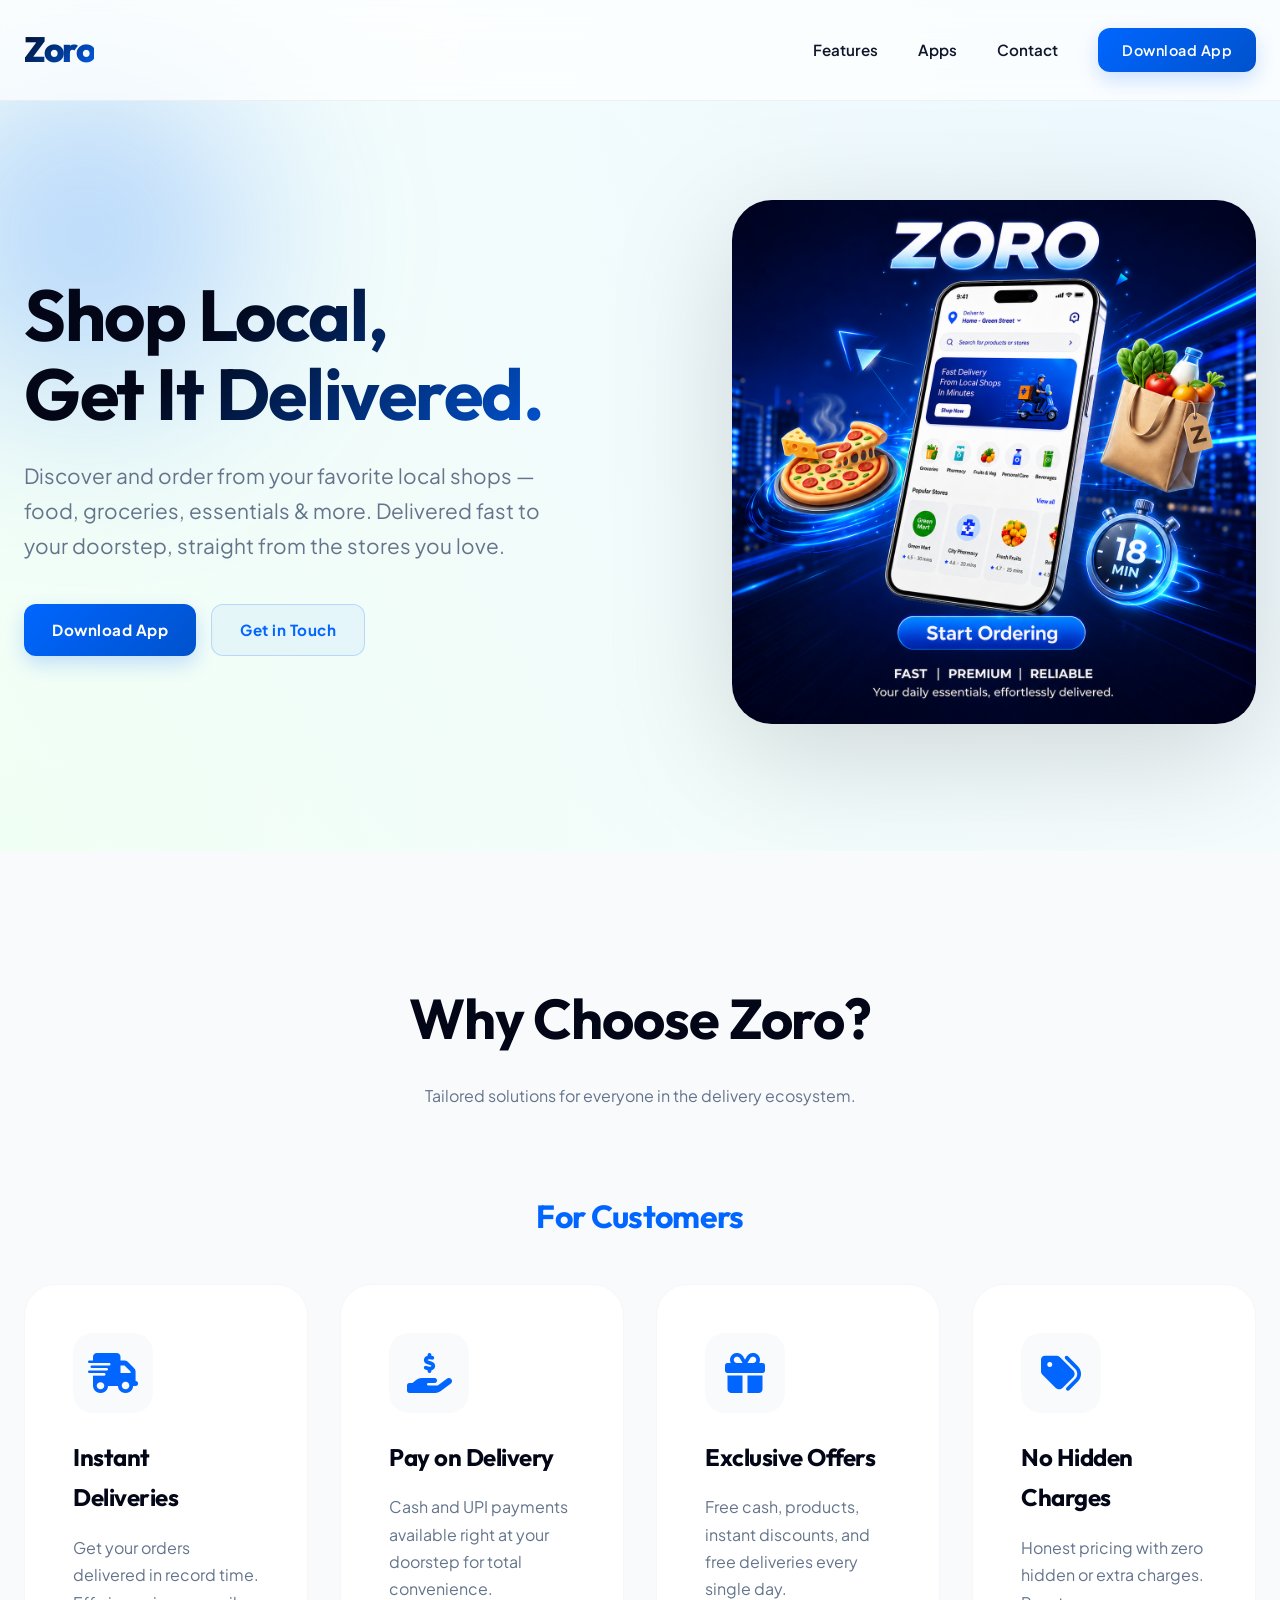
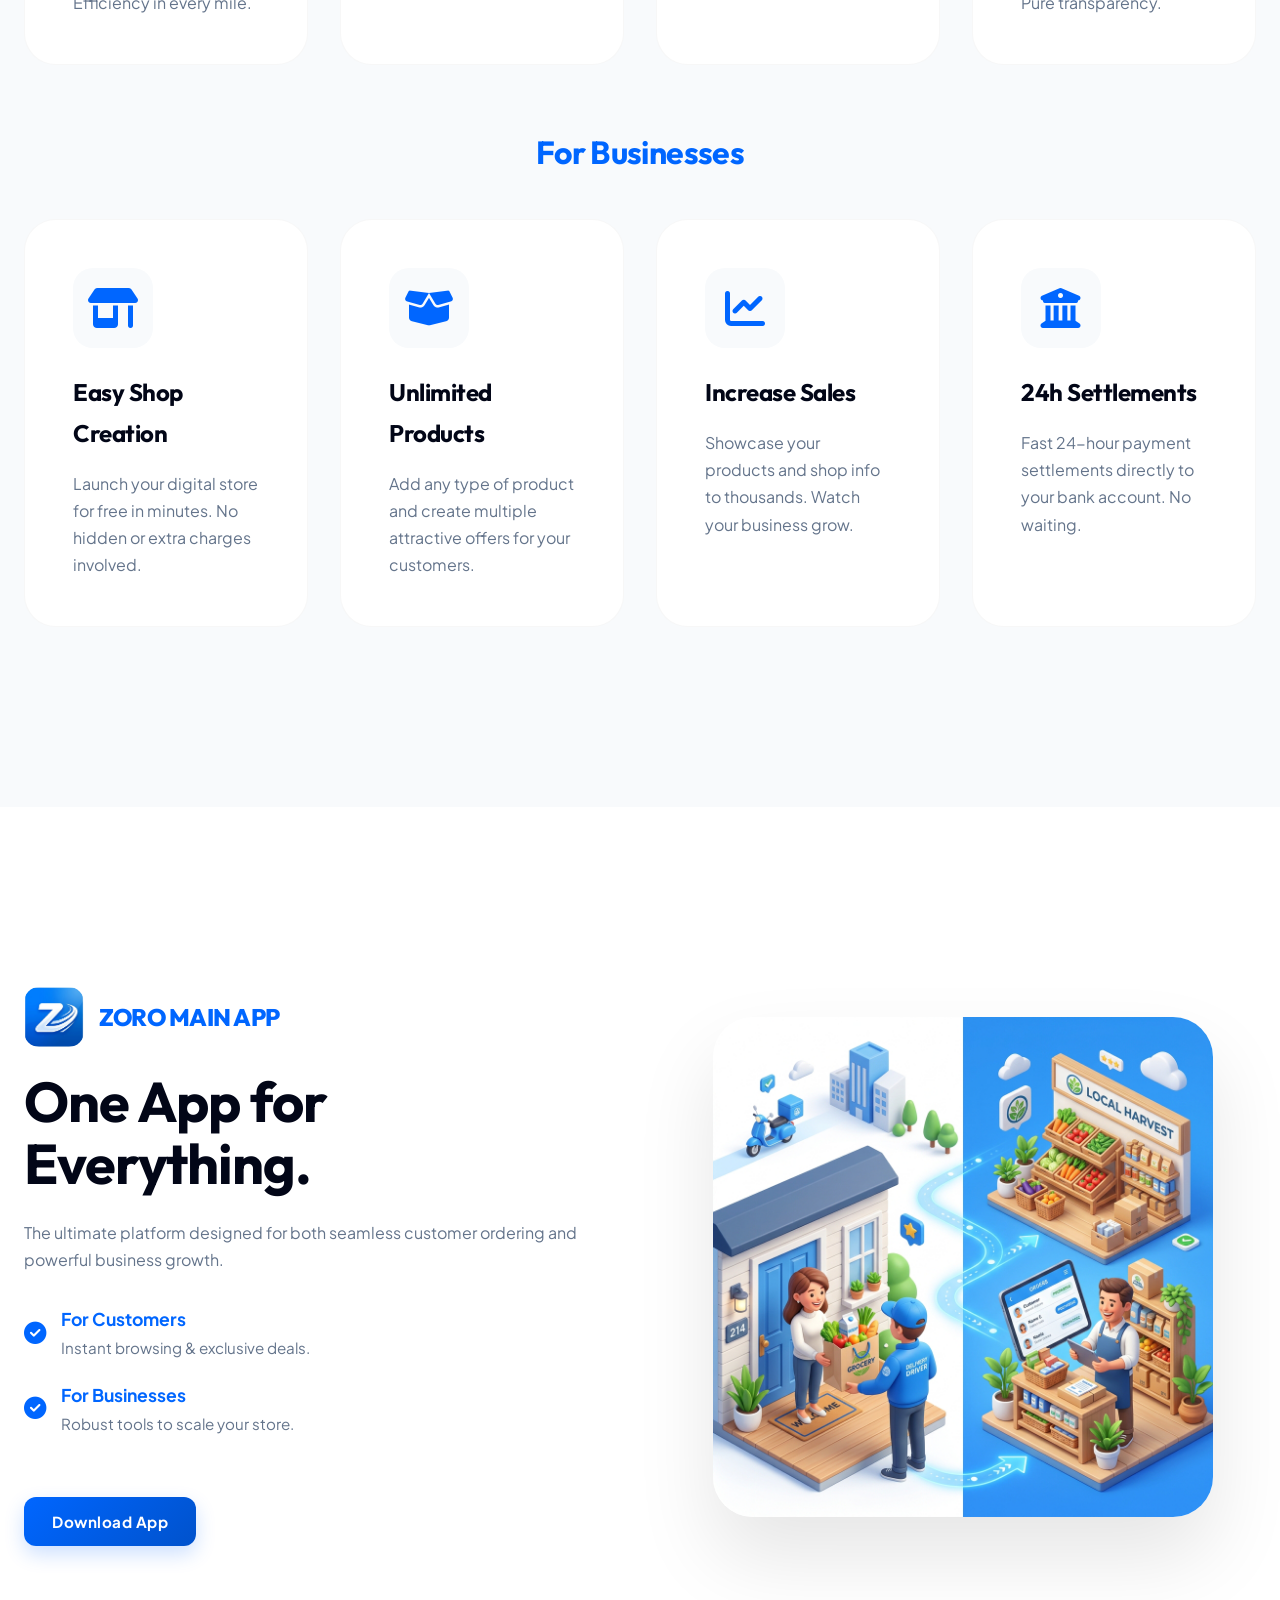
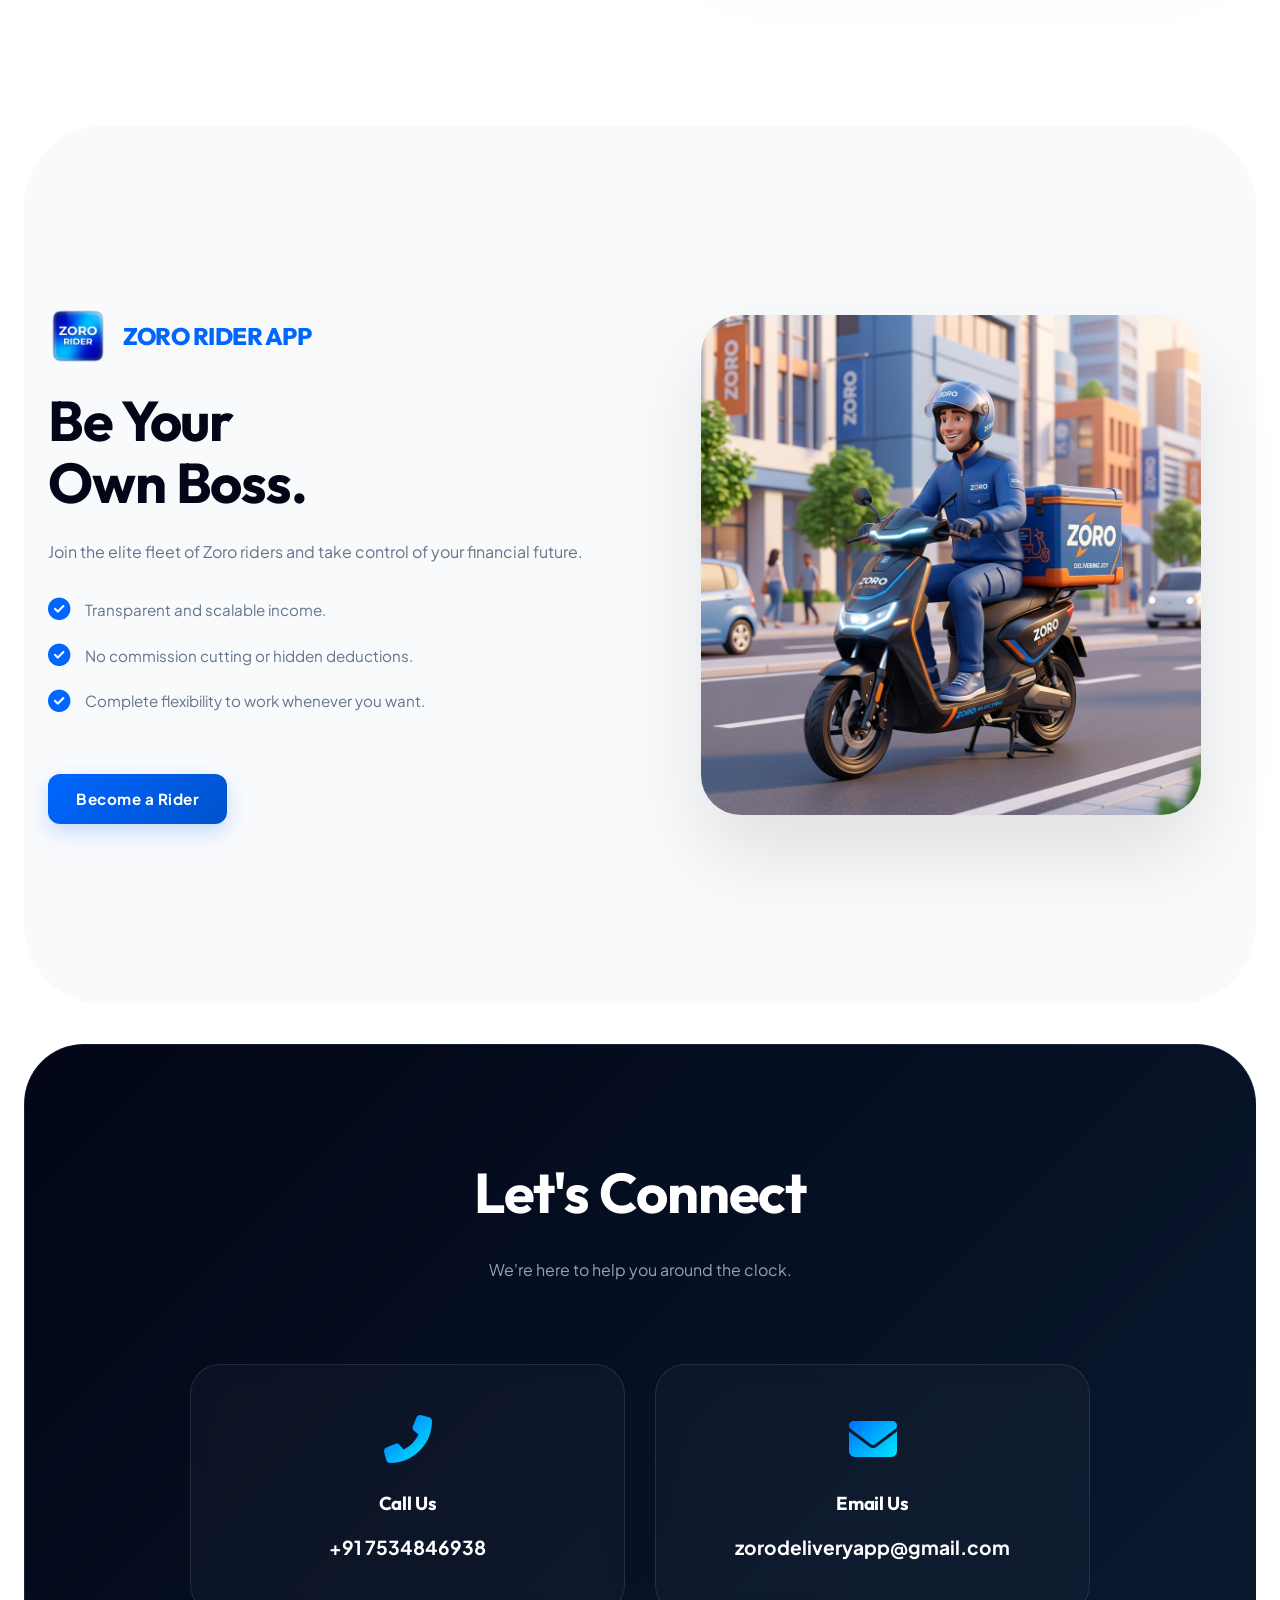
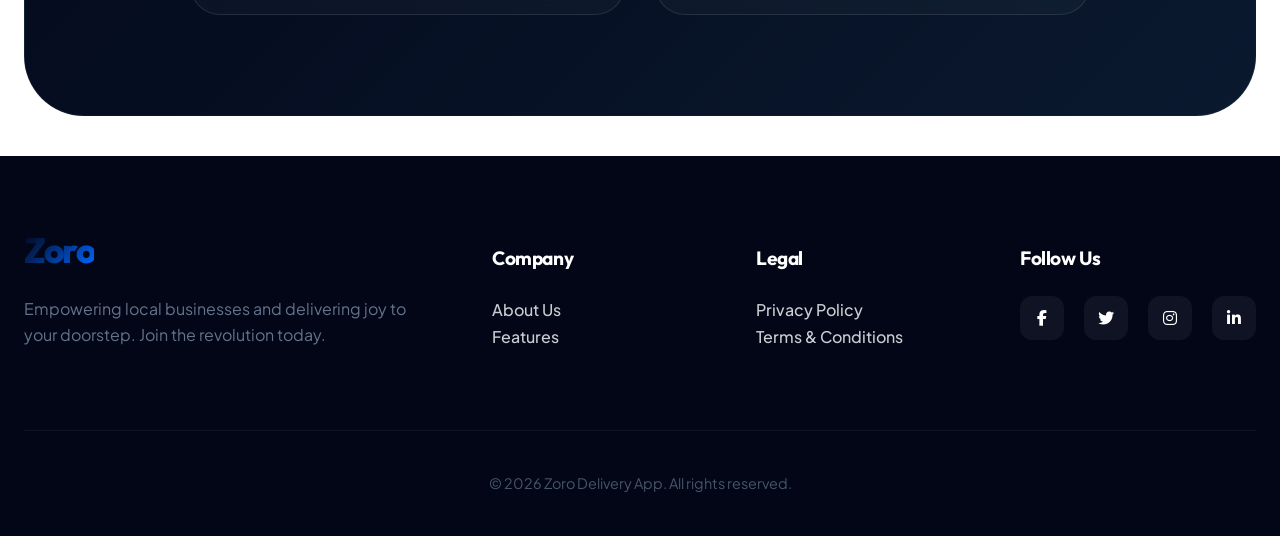
==== commit f5218a2e: "chnaged logo" ====
--- a/index.html
+++ b/index.html
@@ -5,6 +5,8 @@
     <meta name="viewport" content="width=device-width, initial-scale=1.0">
     <title>Zoro Delivery App</title>
     <link rel="icon" type="image/png" href="zoroAppLogo.png">
+    <link rel="shortcut icon" href="zoroAppLogo.png" type="image/png">
+    <link rel="apple-touch-icon" href="zoroAppLogo.png">
     <meta name="description" content="Experience lightning-fast delivery for food, groceries, and essentials with Zoro. No hidden charges, zero commissions for riders. Download the Zoro app today!">
     <meta name="keywords" content="food delivery, grocery delivery, instant delivery app, Zoro delivery, rider app, local business delivery, delivery app 2026, fast delivery service">
     <meta name="robots" content="index, follow">
@@ -81,7 +83,7 @@
                 <li><a href="#features">Features</a></li>
                 <li><a href="#apps">Apps</a></li>
                 <li><a href="#contact">Contact</a></li>
-                <li><a href="https://github.com/areebmohd/DeliveryPlatformWebsite/releases/latest/download/zoro.apk" target="_blank" rel="noopener noreferrer" class="btn btn-primary">Download App</a></li>
+                <li><a href="https://github.com/areebmohd/DeliveryPlatformWebsite/releases/latest/download/zoro.apk" class="btn btn-primary">Download App</a></li>
             </ul>
         </div>
     </nav>
@@ -94,7 +96,7 @@
                     <h1>Shop Local, <br><span>Get It Delivered.</span></h1>
                     <p>Discover and order from your favorite local shops — food, groceries, essentials & more. Delivered fast to your doorstep, straight from the stores you love.</p>
                     <div class="hero-btns">
-                        <a href="https://github.com/areebmohd/DeliveryPlatformWebsite/releases/latest/download/zoro.apk" target="_blank" rel="noopener noreferrer" class="btn btn-primary">Download App</a>
+                        <a href="https://github.com/areebmohd/DeliveryPlatformWebsite/releases/latest/download/zoro.apk" class="btn btn-primary">Download App</a>
                         <a href="#contact" class="btn btn-outline">Get in Touch</a>
                     </div>
                 </div>
@@ -196,7 +198,7 @@
                             </div>
                         </li>
                     </ul>
-                    <a href="https://github.com/areebmohd/DeliveryPlatformWebsite/releases/latest/download/zoro.apk" target="_blank" rel="noopener noreferrer" class="btn btn-primary app-btn">Download App</a>
+                    <a href="https://github.com/areebmohd/DeliveryPlatformWebsite/releases/latest/download/zoro.apk" class="btn btn-primary app-btn">Download App</a>
                 </div>
                 <div class="app-visual">
                     <img src="customer_business.png" alt="Zoro Ecosystem">
@@ -308,7 +310,7 @@
     </footer>
 
     <!-- Floating Action Button -->
-    <a href="https://github.com/areebmohd/DeliveryPlatformWebsite/releases/latest/download/zoro.apk" target="_blank" rel="noopener noreferrer" class="floating-btn" id="floating-btn">
+    <a href="https://github.com/areebmohd/DeliveryPlatformWebsite/releases/latest/download/zoro.apk" class="floating-btn" id="floating-btn">
         Download App
     </a>
 
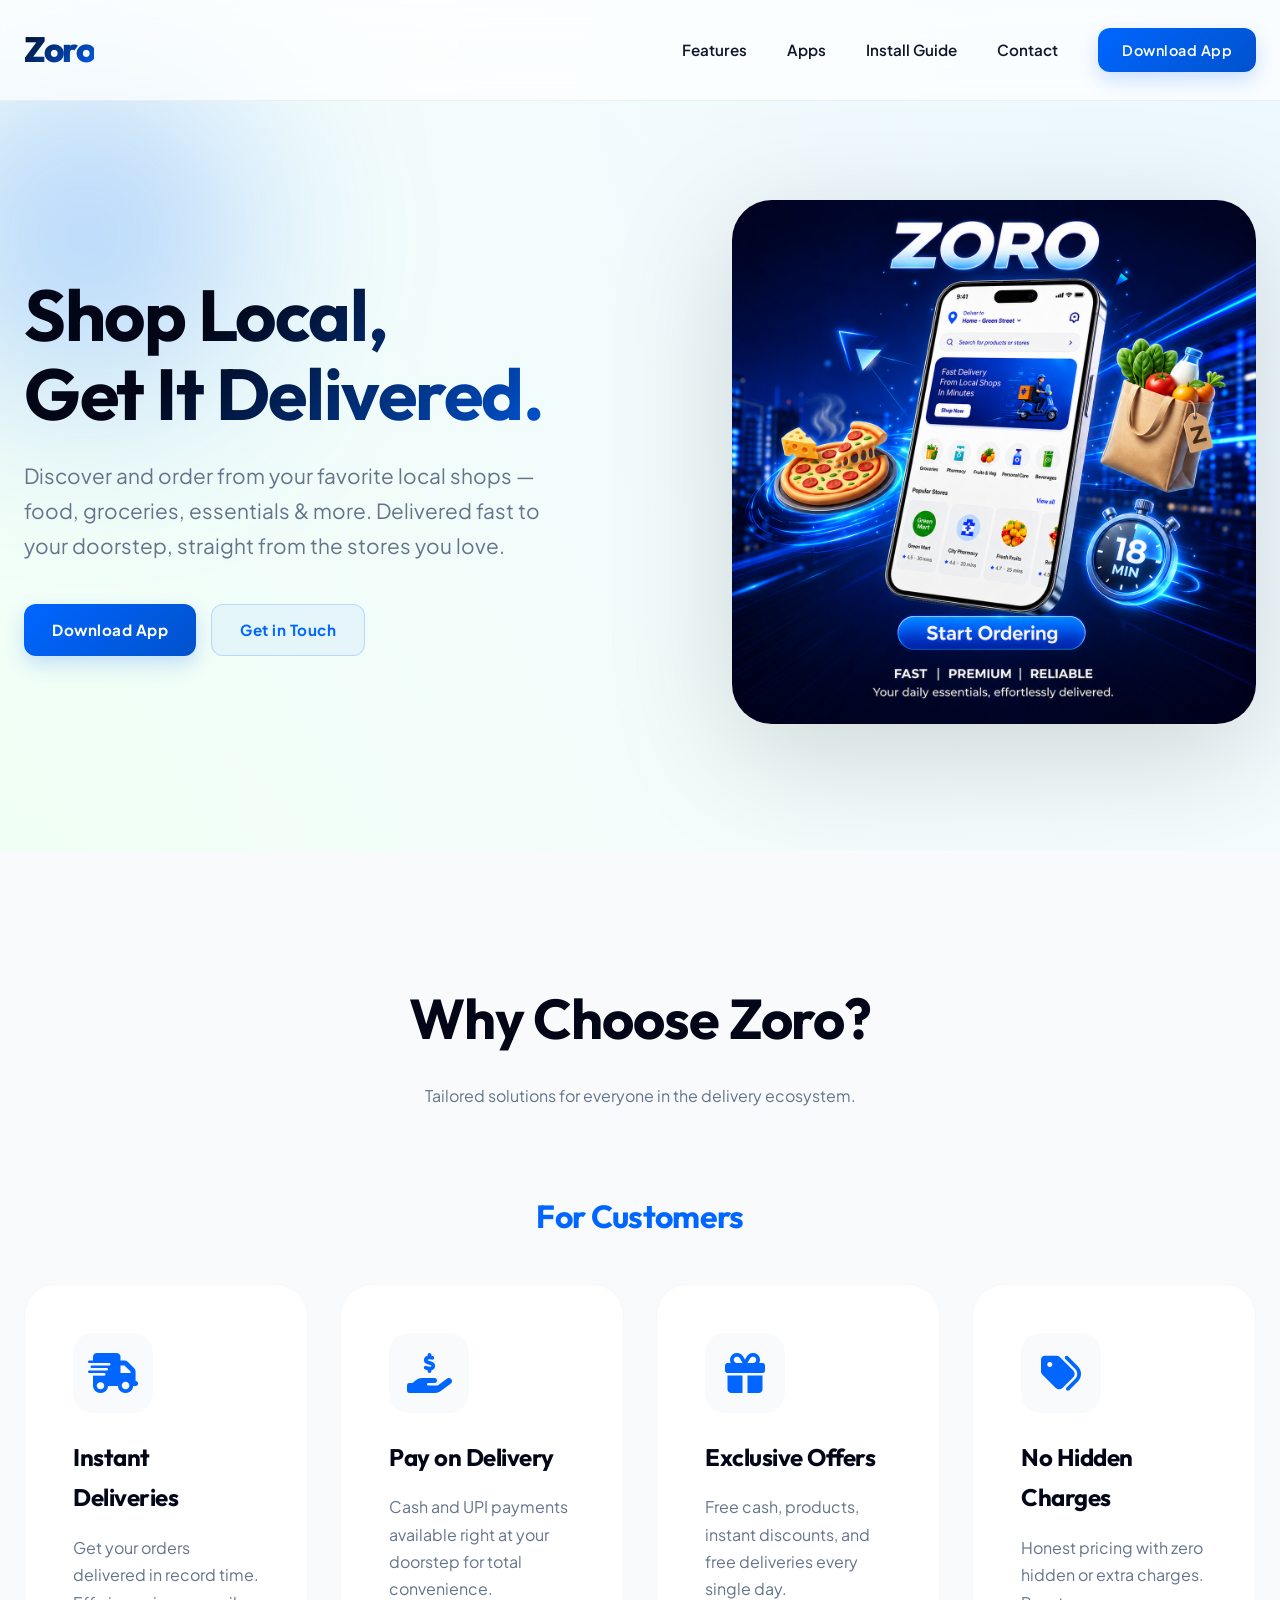
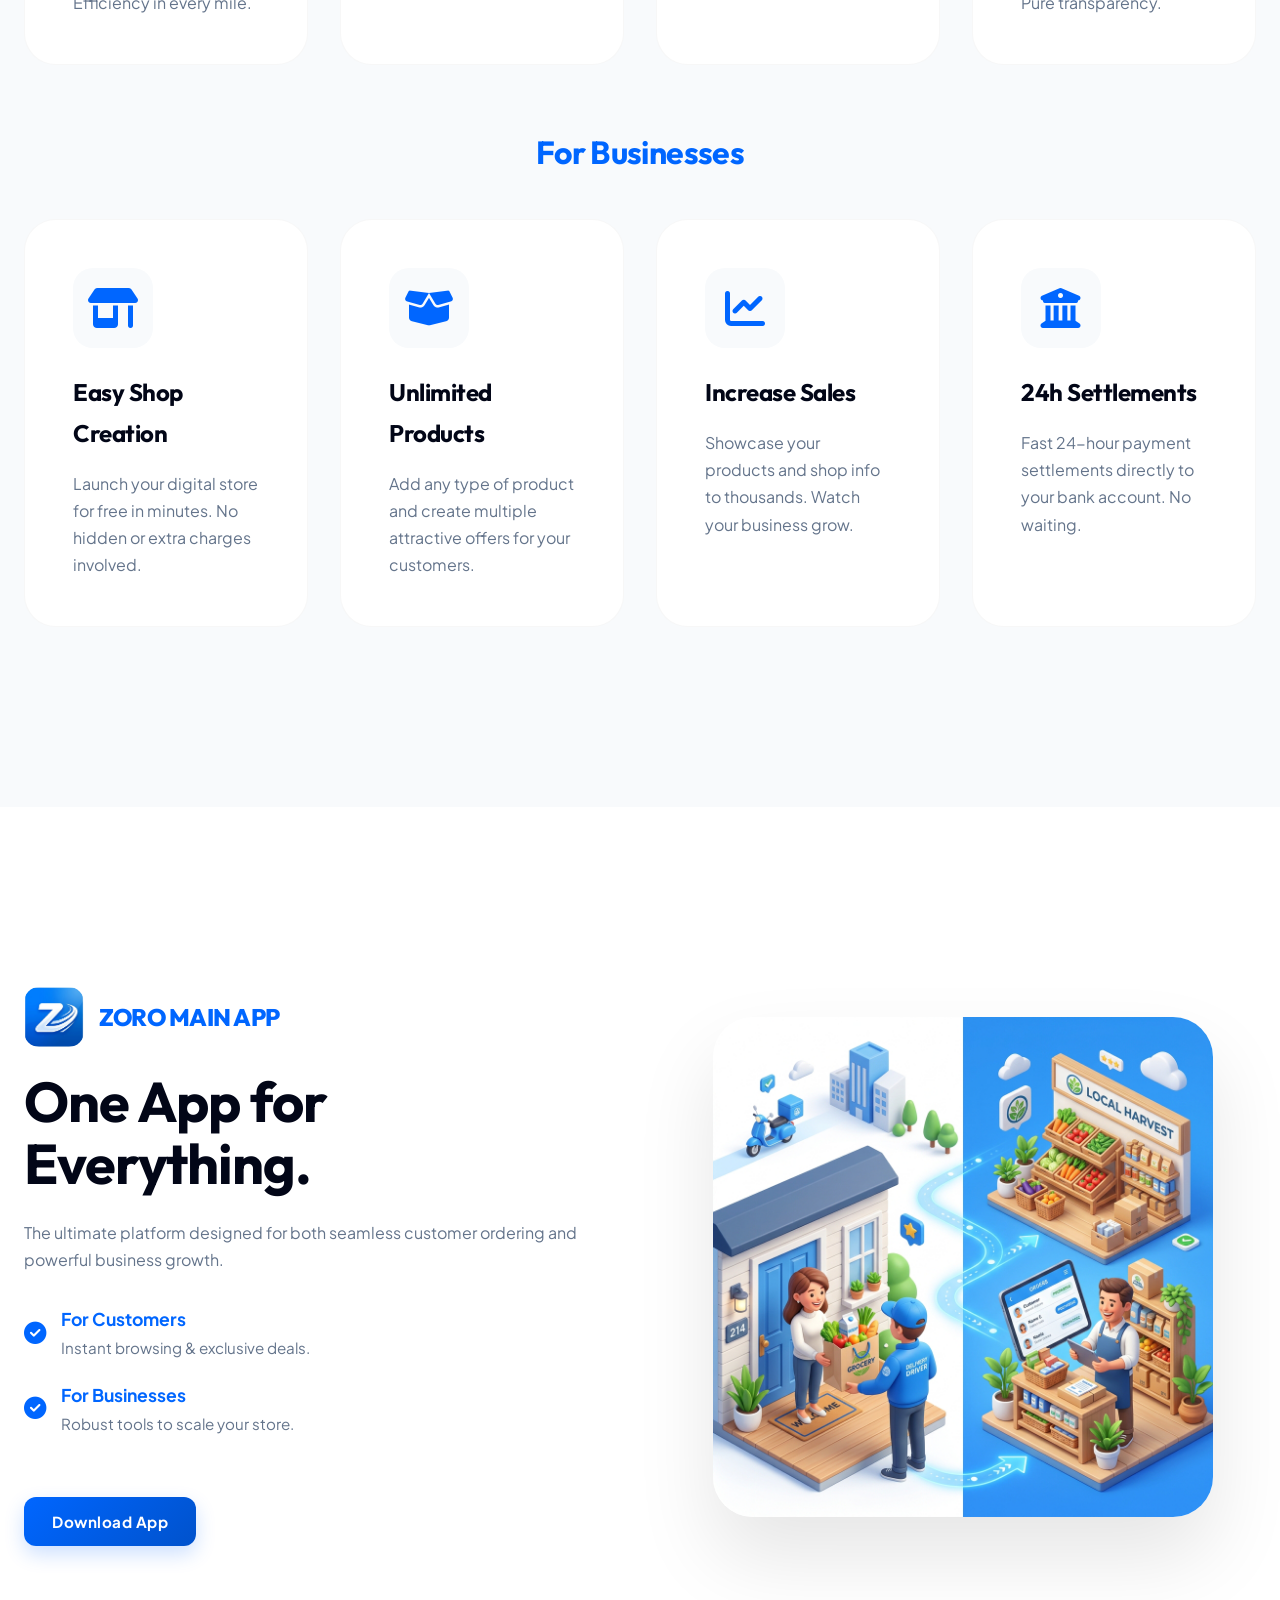
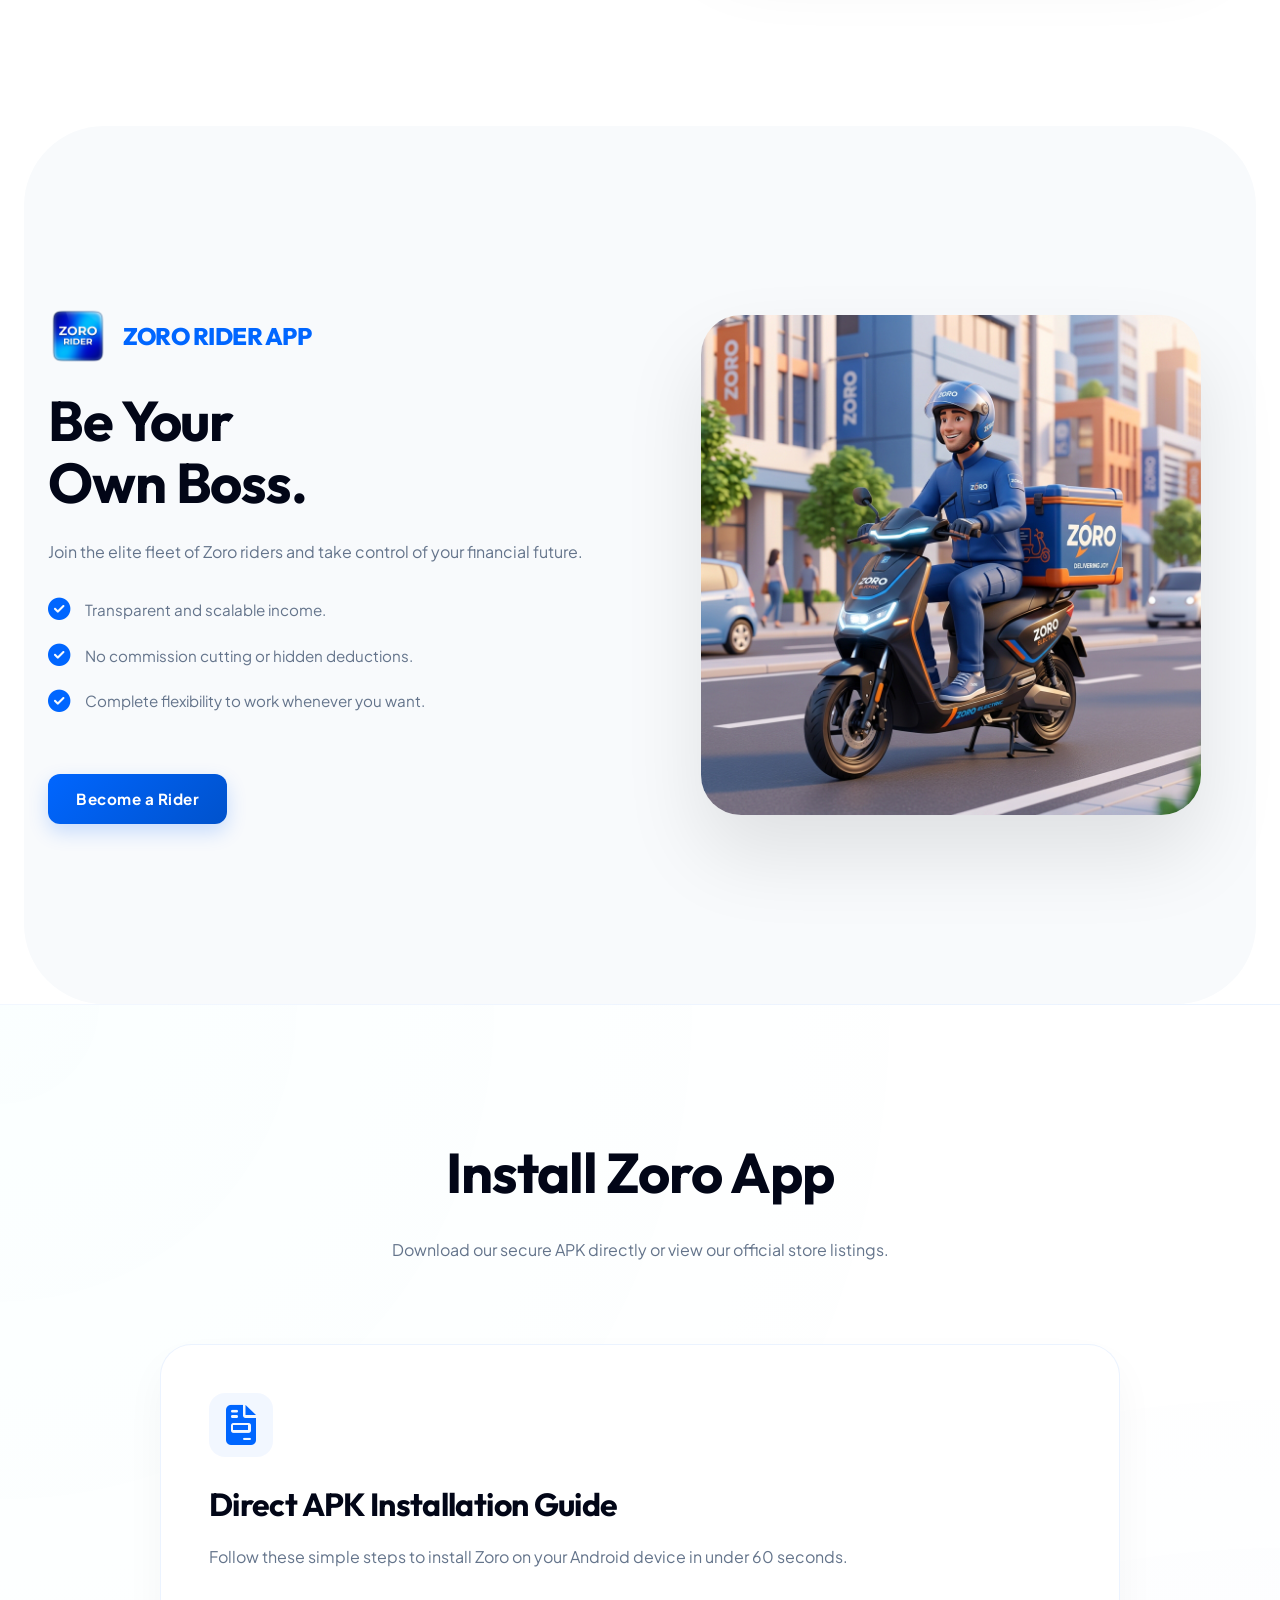
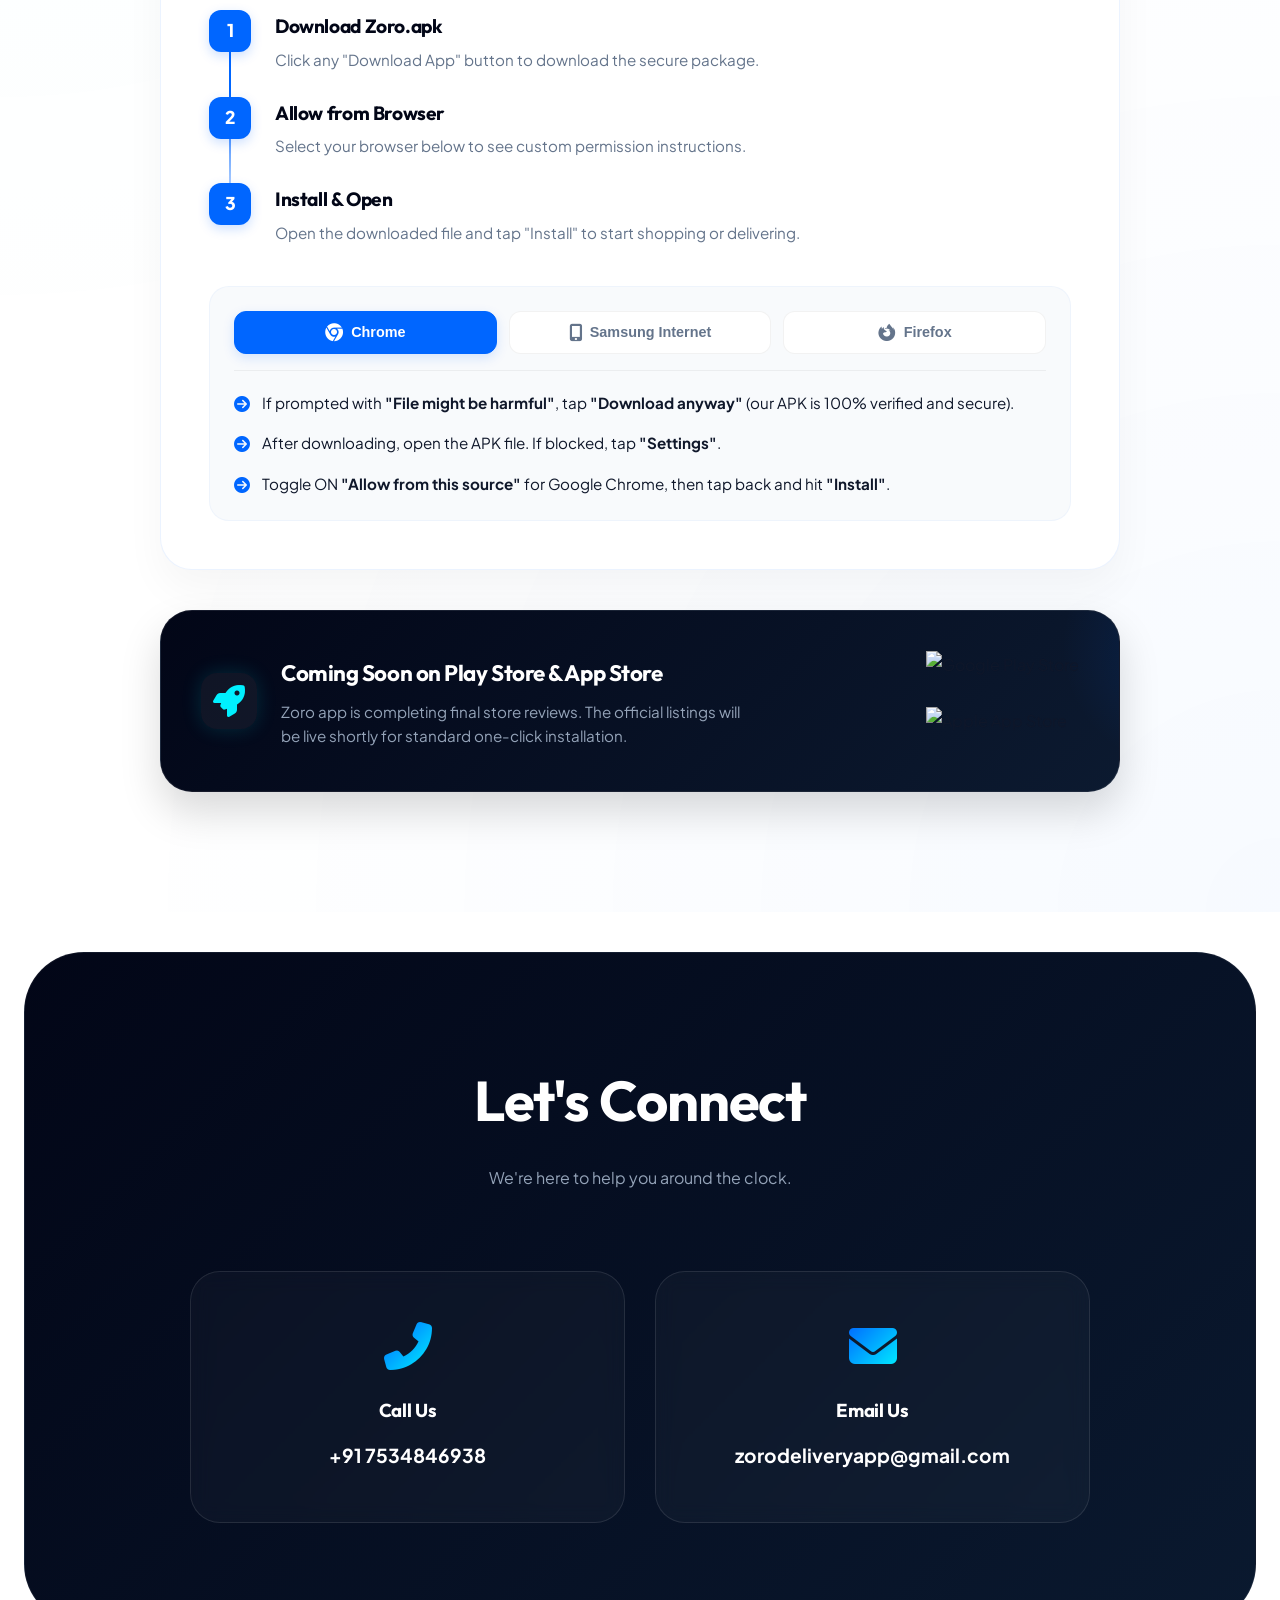
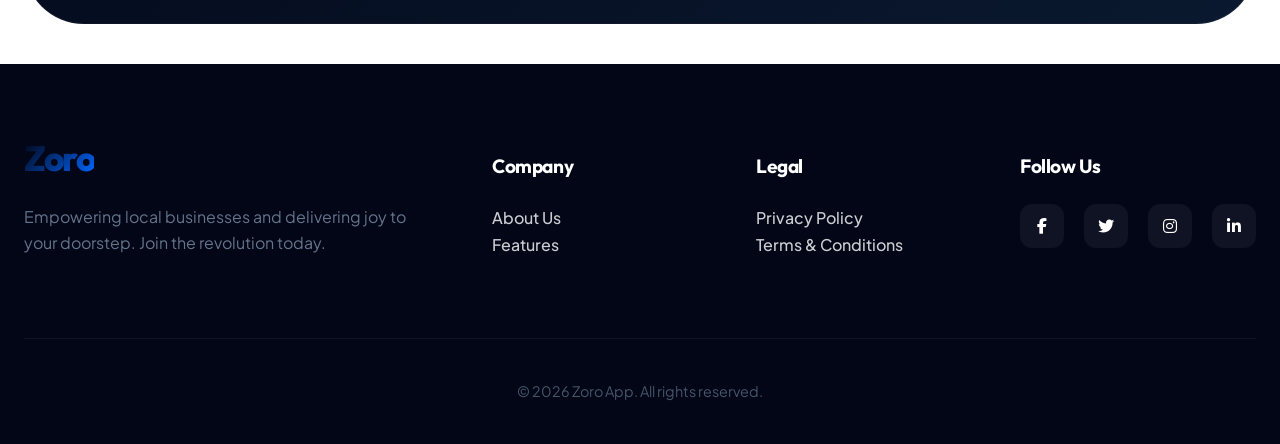
==== commit 75035a81: "added install guide" ====
--- a/index.html
+++ b/index.html
@@ -3,26 +3,26 @@
 <head>
     <meta charset="UTF-8">
     <meta name="viewport" content="width=device-width, initial-scale=1.0">
-    <title>Zoro Delivery App</title>
+    <title>Zoro: Shopping &amp; Delivery App</title>
     <link rel="icon" type="image/png" href="zoroAppLogo.png">
     <link rel="shortcut icon" href="zoroAppLogo.png" type="image/png">
     <link rel="apple-touch-icon" href="zoroAppLogo.png">
-    <meta name="description" content="Experience lightning-fast delivery for food, groceries, and essentials with Zoro. No hidden charges, zero commissions for riders. Download the Zoro app today!">
-    <meta name="keywords" content="food delivery, grocery delivery, instant delivery app, Zoro delivery, rider app, local business delivery, delivery app 2026, fast delivery service">
+    <meta name="description" content="Shop local and get lightning-fast delivery with Zoro. Discover food, groceries, and essentials with zero hidden charges. Download the Zoro app today!">
+    <meta name="keywords" content="shopping app, local shops delivery, grocery delivery, instant delivery app, Zoro app, rider app, local business delivery, delivery app 2026, fast delivery service">
     <meta name="robots" content="index, follow">
     <link rel="canonical" href="https://zorodelivery.vercel.app/">
 
     <!-- Open Graph / Facebook -->
     <meta property="og:type" content="website">
     <meta property="og:url" content="https://zorodelivery.vercel.app/">
-    <meta property="og:title" content="Zoro Delivery | Your City, Delivered.">
-    <meta property="og:description" content="Experience lightning-fast delivery for food, groceries, and essentials with Zoro. Reliable, secure, and always on time.">
+    <meta property="og:title" content="Zoro: Shopping &amp; Delivery | Your City, Delivered.">
+    <meta property="og:description" content="Shop from your favorite local stores with Zoro. Lightning-fast delivery for food, groceries, and essentials.">
     <meta property="og:image" content="https://zorodelivery.vercel.app/hero.png">
 
     <!-- Twitter -->
     <meta property="twitter:card" content="summary_large_image">
     <meta property="twitter:url" content="https://zorodelivery.vercel.app/">
-    <meta property="twitter:title" content="Zoro Delivery | Your City, Delivered.">
+    <meta property="twitter:title" content="Zoro: Shopping &amp; Delivery | Your City, Delivered.">
     <meta property="twitter:description" content="Experience lightning-fast delivery for food, groceries, and essentials with Zoro. No hidden charges, zero commissions for riders.">
     <meta property="twitter:image" content="https://zorodelivery.vercel.app/hero.png">
 
@@ -31,7 +31,7 @@
     {
       "@context": "https://schema.org",
       "@type": "Organization",
-      "name": "Zoro Delivery",
+      "name": "Zoro: Shopping & Delivery",
       "url": "https://zorodelivery.vercel.app/",
       "logo": "https://zorodelivery.vercel.app/zoroAppLogo.png",
       "sameAs": [
@@ -51,7 +51,7 @@
     {
       "@context": "https://schema.org",
       "@type": "SoftwareApplication",
-      "name": "Zoro Delivery App",
+      "name": "Zoro App",
       "operatingSystem": "Android, iOS",
       "applicationCategory": "BusinessApplication, FoodEstablishment",
       "offers": {
@@ -59,7 +59,7 @@
         "price": "0",
         "priceCurrency": "INR"
       },
-      "description": "Experience lightning-fast delivery for your favorite food, groceries, and essentials. No hidden charges, just pure speed."
+      "description": "Discover and order from your favorite local shops. Food, groceries, essentials and more, delivered fast to your doorstep."
     }
     </script>
 
@@ -82,8 +82,9 @@
             <ul class="nav-links">
                 <li><a href="#features">Features</a></li>
                 <li><a href="#apps">Apps</a></li>
+                <li><a href="#download">Install Guide</a></li>
                 <li><a href="#contact">Contact</a></li>
-                <li><a href="https://github.com/areebmohd/DeliveryPlatformWebsite/releases/latest/download/zoro.apk" class="btn btn-primary">Download App</a></li>
+                <li><a href="https://github.com/areebmohd/DeliveryPlatformWebsite/releases/download/v1.0.0/Zoro.apk" class="btn btn-primary">Download App</a></li>
             </ul>
         </div>
     </nav>
@@ -96,7 +97,7 @@
                     <h1>Shop Local, <br><span>Get It Delivered.</span></h1>
                     <p>Discover and order from your favorite local shops — food, groceries, essentials & more. Delivered fast to your doorstep, straight from the stores you love.</p>
                     <div class="hero-btns">
-                        <a href="https://github.com/areebmohd/DeliveryPlatformWebsite/releases/latest/download/zoro.apk" class="btn btn-primary">Download App</a>
+                        <a href="https://github.com/areebmohd/DeliveryPlatformWebsite/releases/download/v1.0.0/Zoro.apk" class="btn btn-primary">Download App</a>
                         <a href="#contact" class="btn btn-outline">Get in Touch</a>
                     </div>
                 </div>
@@ -198,7 +199,7 @@
                             </div>
                         </li>
                     </ul>
-                    <a href="https://github.com/areebmohd/DeliveryPlatformWebsite/releases/latest/download/zoro.apk" class="btn btn-primary app-btn">Download App</a>
+                    <a href="https://github.com/areebmohd/DeliveryPlatformWebsite/releases/download/v1.0.0/Zoro.apk" class="btn btn-primary app-btn">Download App</a>
                 </div>
                 <div class="app-visual">
                     <img src="customer_business.png" alt="Zoro Ecosystem">
@@ -247,6 +248,143 @@
         </div>
     </section>
 
+    <!-- Download & Installation Section -->
+    <section id="download" class="download-section">
+        <div class="container">
+            <div class="section-header">
+                <h2>Install Zoro App</h2>
+                <p>Download our secure APK directly or view our official store listings.</p>
+            </div>
+            
+            <div class="download-container">
+                <!-- APK Installation Guide -->
+                <div class="apk-guide-card">
+                    <div class="guide-header">
+                        <i class="fas fa-file-invoice"></i>
+                        <h3>Direct APK Installation Guide</h3>
+                        <p>Follow these simple steps to install Zoro on your Android device in under 60 seconds.</p>
+                    </div>
+
+                    <!-- Visual Timeline Steps -->
+                    <div class="timeline-steps">
+                        <div class="step-item">
+                            <div class="step-badge">1</div>
+                            <div class="step-info">
+                                <h4>Download Zoro.apk</h4>
+                                <p>Click any "Download App" button to download the secure package.</p>
+                            </div>
+                        </div>
+                        <div class="step-item">
+                            <div class="step-badge">2</div>
+                            <div class="step-info">
+                                <h4>Allow from Browser</h4>
+                                <p>Select your browser below to see custom permission instructions.</p>
+                            </div>
+                        </div>
+                        <div class="step-item">
+                            <div class="step-badge">3</div>
+                            <div class="step-info">
+                                <h4>Install & Open</h4>
+                                <p>Open the downloaded file and tap "Install" to start shopping or delivering.</p>
+                            </div>
+                        </div>
+                    </div>
+
+                    <!-- Browser Tabs Switcher -->
+                    <div class="browser-switcher-container">
+                        <div class="browser-tabs">
+                            <button class="browser-tab-btn active" data-browser="chrome">
+                                <i class="fab fa-chrome"></i> Chrome
+                            </button>
+                            <button class="browser-tab-btn" data-browser="samsung">
+                                <i class="fas fa-mobile-screen-button"></i> Samsung Internet
+                            </button>
+                            <button class="browser-tab-btn" data-browser="firefox">
+                                <i class="fab fa-firefox-browser"></i> Firefox
+                            </button>
+                        </div>
+
+                        <!-- Browser Content -->
+                        <div class="browser-tabs-content">
+                            <!-- Chrome -->
+                            <div class="browser-content-pane active" id="chrome">
+                                <div class="instruction-box">
+                                    <div class="instruction-step">
+                                        <i class="fas fa-circle-arrow-right"></i>
+                                        <span>If prompted with <b>"File might be harmful"</b>, tap <b>"Download anyway"</b> (our APK is 100% verified and secure).</span>
+                                    </div>
+                                    <div class="instruction-step">
+                                        <i class="fas fa-circle-arrow-right"></i>
+                                        <span>After downloading, open the APK file. If blocked, tap <b>"Settings"</b>.</span>
+                                    </div>
+                                    <div class="instruction-step">
+                                        <i class="fas fa-circle-arrow-right"></i>
+                                        <span>Toggle ON <b>"Allow from this source"</b> for Google Chrome, then tap back and hit <b>"Install"</b>.</span>
+                                    </div>
+                                </div>
+                            </div>
+                            
+                            <!-- Samsung Internet -->
+                            <div class="browser-content-pane" id="samsung">
+                                <div class="instruction-box">
+                                    <div class="instruction-step">
+                                        <i class="fas fa-circle-arrow-right"></i>
+                                        <span>Tap <b>"Download"</b> when Samsung Internet prompts you with the file save dialog.</span>
+                                    </div>
+                                    <div class="instruction-step">
+                                        <i class="fas fa-circle-arrow-right"></i>
+                                        <span>Tap <b>"Open file"</b> in the bottom pop-up or find it in your "My Files" app.</span>
+                                    </div>
+                                    <div class="instruction-step">
+                                        <i class="fas fa-circle-arrow-right"></i>
+                                        <span>Go to <b>"Settings"</b> on the system prompt and enable <b>"Allow from this source"</b> for Samsung Internet.</span>
+                                    </div>
+                                </div>
+                            </div>
+
+                            <!-- Firefox -->
+                            <div class="browser-content-pane" id="firefox">
+                                <div class="instruction-box">
+                                    <div class="instruction-step">
+                                        <i class="fas fa-circle-arrow-right"></i>
+                                        <span>Accept the download prompt. Firefox will save the file to your Downloads folder.</span>
+                                    </div>
+                                    <div class="instruction-step">
+                                        <i class="fas fa-circle-arrow-right"></i>
+                                        <span>Open the completed download notification or search in Firefox Downloads history.</span>
+                                    </div>
+                                    <div class="instruction-step">
+                                        <i class="fas fa-circle-arrow-right"></i>
+                                        <span>Select <b>"Settings"</b> on the prompt and toggle ON <b>"Allow from this source"</b> to complete installation.</span>
+                                    </div>
+                                </div>
+                            </div>
+                        </div>
+                    </div>
+                </div>
+
+                <!-- Coming Soon Stores Banner -->
+                <div class="stores-coming-soon-banner">
+                    <div class="banner-header">
+                        <i class="fas fa-rocket"></i>
+                        <div class="banner-title-group">
+                            <h4>Coming Soon on Play Store & App Store</h4>
+                            <p>Zoro app is completing final store reviews. The official listings will be live shortly for standard one-click installation.</p>
+                        </div>
+                    </div>
+                    <div class="banner-badges">
+                        <div class="store-badge-item">
+                            <img src="https://upload.wikimedia.org/wikipedia/commons/7/78/Google_Play_Store_badge_EN.svg" alt="Google Play Store" class="coming-soon-badge-img">
+                        </div>
+                        <div class="store-badge-item">
+                            <img src="https://upload.wikimedia.org/wikipedia/commons/3/3c/Download_on_the_App_Store_Badge.svg" alt="Apple App Store" class="coming-soon-badge-img">
+                        </div>
+                    </div>
+                </div>
+            </div>
+        </div>
+    </section>
+
     <!-- Contact Us Section -->
     <section id="contact" class="contact-section">
         <div class="container">
@@ -304,13 +442,13 @@
                 </div>
             </div>
             <div class="footer-bottom">
-                <p>&copy; 2026 Zoro Delivery App. All rights reserved.</p>
+                <p>&copy; 2026 Zoro App. All rights reserved.</p>
             </div>
         </div>
     </footer>
 
     <!-- Floating Action Button -->
-    <a href="https://github.com/areebmohd/DeliveryPlatformWebsite/releases/latest/download/zoro.apk" class="floating-btn" id="floating-btn">
+    <a href="https://github.com/areebmohd/DeliveryPlatformWebsite/releases/download/v1.0.0/Zoro.apk" class="floating-btn" id="floating-btn">
         Download App
     </a>
 
@@ -349,6 +487,24 @@
                 floatingBtn.classList.remove('show');
             }
         });
+
+        // APK Guide Browser Switcher
+        const browserTabBtns = document.querySelectorAll('.browser-tab-btn');
+        const browserPanes = document.querySelectorAll('.browser-content-pane');
+
+        browserTabBtns.forEach(btn => {
+            btn.addEventListener('click', () => {
+                const targetBrowser = btn.getAttribute('data-browser');
+                
+                // Remove active classes
+                browserTabBtns.forEach(b => b.classList.remove('active'));
+                browserPanes.forEach(p => p.classList.remove('active'));
+                
+                // Add active classes
+                btn.classList.add('active');
+                document.getElementById(targetBrowser).classList.add('active');
+            });
+        });
     </script>
 </body>
 </html>
--- a/style.css
+++ b/style.css
@@ -881,3 +881,356 @@
         margin-top: 0;
     }
 }
+
+/* ==========================================================================
+   Download & Distribution Section
+   ========================================================================== */
+.download-section {
+    background: radial-gradient(circle at bottom right, rgba(0, 102, 255, 0.03), transparent 60%),
+                radial-gradient(circle at top left, rgba(0, 240, 255, 0.02), transparent 50%),
+                var(--white);
+    position: relative;
+    overflow: hidden;
+    border-top: 1px solid rgba(0, 102, 255, 0.05);
+}
+
+.download-container {
+    max-width: 960px;
+    margin: 0 auto;
+    display: flex;
+    flex-direction: column;
+    gap: 40px;
+}
+
+/* APK Guide Card */
+.apk-guide-card {
+    background: var(--white);
+    border-radius: 32px;
+    padding: 48px;
+    border: 1px solid rgba(0, 102, 255, 0.08);
+    box-shadow: var(--card-shadow);
+    transition: var(--transition);
+}
+
+.apk-guide-card:hover {
+    box-shadow: 0 30px 60px rgba(0, 102, 255, 0.06);
+    border-color: rgba(0, 102, 255, 0.15);
+}
+
+.guide-header {
+    margin-bottom: 40px;
+}
+
+.guide-header i {
+    font-size: 2.5rem;
+    color: var(--primary);
+    margin-bottom: 20px;
+    display: inline-block;
+    background: rgba(0, 102, 255, 0.05);
+    width: 64px;
+    height: 64px;
+    line-height: 64px;
+    text-align: center;
+    border-radius: 16px;
+}
+
+.guide-header h3 {
+    font-size: 2rem;
+    margin-bottom: 12px;
+}
+
+/* Timeline Steps */
+.timeline-steps {
+    display: flex;
+    flex-direction: column;
+    gap: 24px;
+    margin-bottom: 40px;
+    position: relative;
+}
+
+.timeline-steps::before {
+    content: '';
+    position: absolute;
+    left: 20px;
+    top: 30px;
+    bottom: 30px;
+    width: 2px;
+    background: linear-gradient(to bottom, var(--primary) 30%, rgba(0, 102, 255, 0.1) 100%);
+    z-index: 0;
+}
+
+.step-item {
+    display: flex;
+    gap: 24px;
+    position: relative;
+    z-index: 1;
+}
+
+.step-badge {
+    width: 42px;
+    height: 42px;
+    border-radius: 12px;
+    background: var(--primary);
+    color: var(--white);
+    display: flex;
+    align-items: center;
+    justify-content: center;
+    font-weight: 800;
+    font-size: 1.1rem;
+    flex-shrink: 0;
+    box-shadow: 0 4px 12px rgba(0, 102, 255, 0.2);
+}
+
+.step-info h4 {
+    font-size: 1.2rem;
+    color: var(--secondary);
+    margin-bottom: 4px;
+}
+
+.step-info p {
+    font-size: 0.95rem;
+}
+
+/* Browser Switcher Container */
+.browser-switcher-container {
+    background: var(--bg-light);
+    border-radius: 20px;
+    padding: 24px;
+    border: 1px solid rgba(0, 102, 255, 0.04);
+}
+
+.browser-tabs {
+    display: flex;
+    gap: 12px;
+    margin-bottom: 20px;
+    border-bottom: 1px solid rgba(0, 0, 0, 0.05);
+    padding-bottom: 16px;
+}
+
+.browser-tab-btn {
+    flex: 1;
+    display: flex;
+    align-items: center;
+    justify-content: center;
+    gap: 8px;
+    padding: 12px 16px;
+    border-radius: 12px;
+    font-weight: 700;
+    font-size: 0.9rem;
+    cursor: pointer;
+    background: var(--white);
+    color: var(--text-muted);
+    border: 1px solid rgba(0, 0, 0, 0.05);
+    transition: var(--transition);
+}
+
+.browser-tab-btn i {
+    font-size: 1.1rem;
+}
+
+.browser-tab-btn:hover {
+    color: var(--primary);
+    background: rgba(0, 102, 255, 0.03);
+    border-color: rgba(0, 102, 255, 0.1);
+}
+
+.browser-tab-btn.active {
+    background: var(--primary);
+    color: var(--white);
+    border-color: var(--primary);
+    box-shadow: 0 4px 12px rgba(0, 102, 255, 0.15);
+}
+
+.browser-tabs-content {
+    position: relative;
+}
+
+.browser-content-pane {
+    display: none;
+    animation: fadeIn 0.4s ease forwards;
+}
+
+.browser-content-pane.active {
+    display: block;
+}
+
+@keyframes fadeIn {
+    from { opacity: 0; transform: translateY(8px); }
+    to { opacity: 1; transform: translateY(0); }
+}
+
+.instruction-box {
+    display: flex;
+    flex-direction: column;
+    gap: 16px;
+}
+
+.instruction-step {
+    display: flex;
+    gap: 12px;
+    align-items: flex-start;
+}
+
+.instruction-step i {
+    color: var(--primary);
+    font-size: 1rem;
+    margin-top: 5px;
+    flex-shrink: 0;
+}
+
+.instruction-step span {
+    font-size: 0.95rem;
+    color: var(--text-main);
+    line-height: 1.6;
+}
+
+/* Coming Soon Stores Banner Styling */
+.stores-coming-soon-banner {
+    background: linear-gradient(135deg, var(--secondary) 0%, #0c1a30 100%);
+    border-radius: 32px;
+    padding: 40px;
+    border: 1px solid rgba(255, 255, 255, 0.08);
+    display: flex;
+    justify-content: space-between;
+    align-items: center;
+    gap: 30px;
+    position: relative;
+    overflow: hidden;
+    box-shadow: 0 20px 40px rgba(0, 0, 0, 0.15);
+}
+
+.stores-coming-soon-banner::before {
+    content: '';
+    position: absolute;
+    top: -50%;
+    right: -20%;
+    width: 250px;
+    height: 250px;
+    background: radial-gradient(circle, rgba(0, 102, 255, 0.15) 0%, transparent 70%);
+    border-radius: 50%;
+    z-index: 0;
+    pointer-events: none;
+}
+
+.banner-header {
+    display: flex;
+    align-items: center;
+    gap: 24px;
+    position: relative;
+    z-index: 1;
+    max-width: 550px;
+}
+
+.banner-header i {
+    font-size: 2rem;
+    color: var(--accent);
+    background: rgba(255, 255, 255, 0.05);
+    width: 56px;
+    height: 56px;
+    line-height: 56px;
+    text-align: center;
+    border-radius: 16px;
+    flex-shrink: 0;
+    box-shadow: 0 0 20px rgba(0, 240, 255, 0.15);
+}
+
+.banner-title-group h4 {
+    color: var(--white);
+    font-size: 1.4rem;
+    font-weight: 700;
+    margin-bottom: 8px;
+}
+
+.banner-title-group p {
+    color: #94a3b8;
+    font-size: 0.95rem;
+    line-height: 1.6;
+}
+
+.banner-badges {
+    display: flex;
+    flex-direction: column;
+    gap: 12px;
+    position: relative;
+    z-index: 1;
+    flex-shrink: 0;
+}
+
+.store-badge-item {
+    display: flex;
+    align-items: center;
+    position: relative;
+}
+
+.coming-soon-badge-img {
+    height: 44px;
+    opacity: 1;
+    filter: none;
+    transition: var(--transition);
+}
+
+.store-badge-item:hover .coming-soon-badge-img {
+    transform: translateY(-2px);
+}
+
+/* Responsive adjustments for Download section */
+@media (max-width: 1024px) {
+    .stores-coming-soon-banner {
+        flex-direction: column;
+        align-items: flex-start;
+        gap: 24px;
+        padding: 32px;
+    }
+    
+    .banner-badges {
+        width: 100%;
+        justify-content: flex-start;
+    }
+}
+
+@media (max-width: 768px) {
+    .download-section {
+        padding: 80px 0;
+    }
+    
+    .apk-guide-card {
+        padding: 32px;
+        border-radius: 24px;
+    }
+    
+    .stores-coming-soon-banner {
+        border-radius: 24px;
+    }
+}
+
+@media (max-width: 480px) {
+    .browser-tabs {
+        flex-direction: column;
+        gap: 8px;
+    }
+    
+    .browser-tab-btn {
+        width: 100%;
+    }
+    
+    .timeline-steps::before {
+        left: 15px;
+    }
+    
+    .step-badge {
+        width: 32px;
+        height: 32px;
+        font-size: 0.95rem;
+    }
+    
+    .banner-badges {
+        flex-direction: column;
+        align-items: center;
+        gap: 16px;
+    }
+    
+    .store-badge-item {
+        width: 100%;
+    }
+}
+
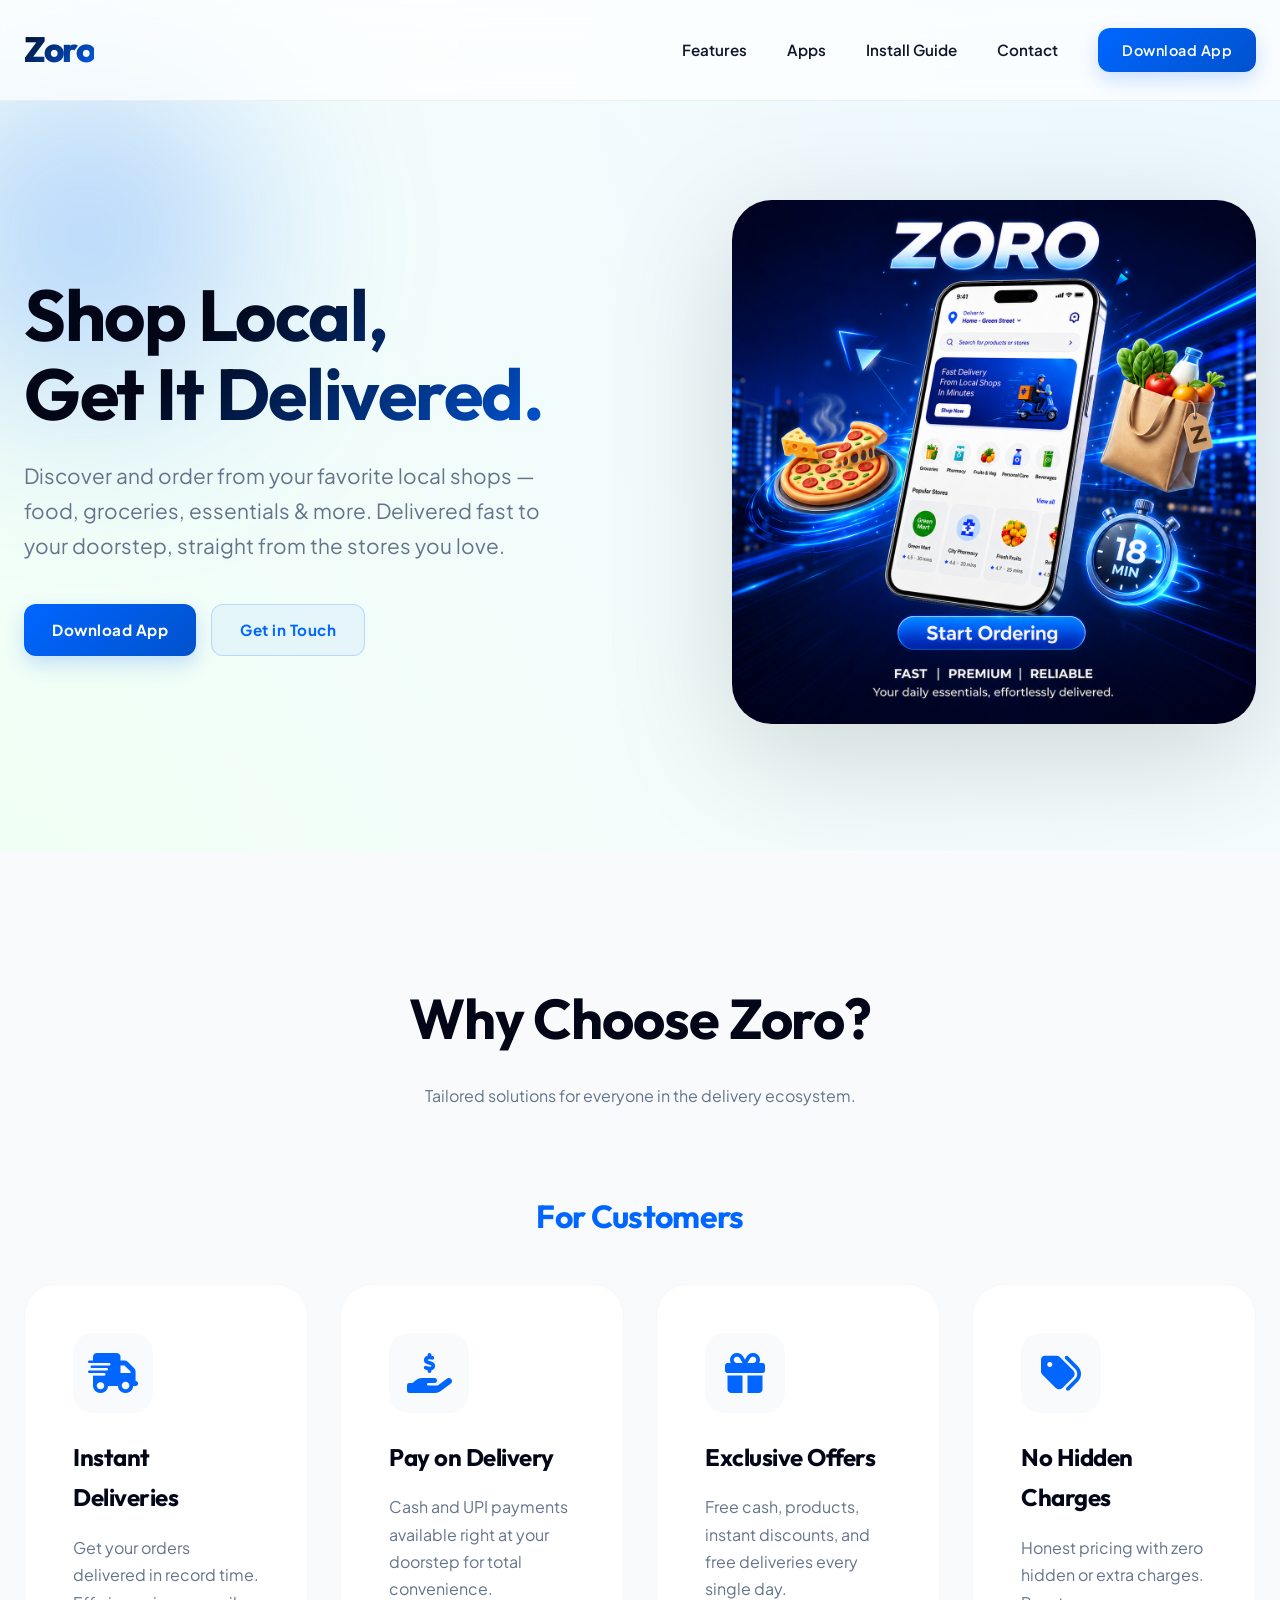
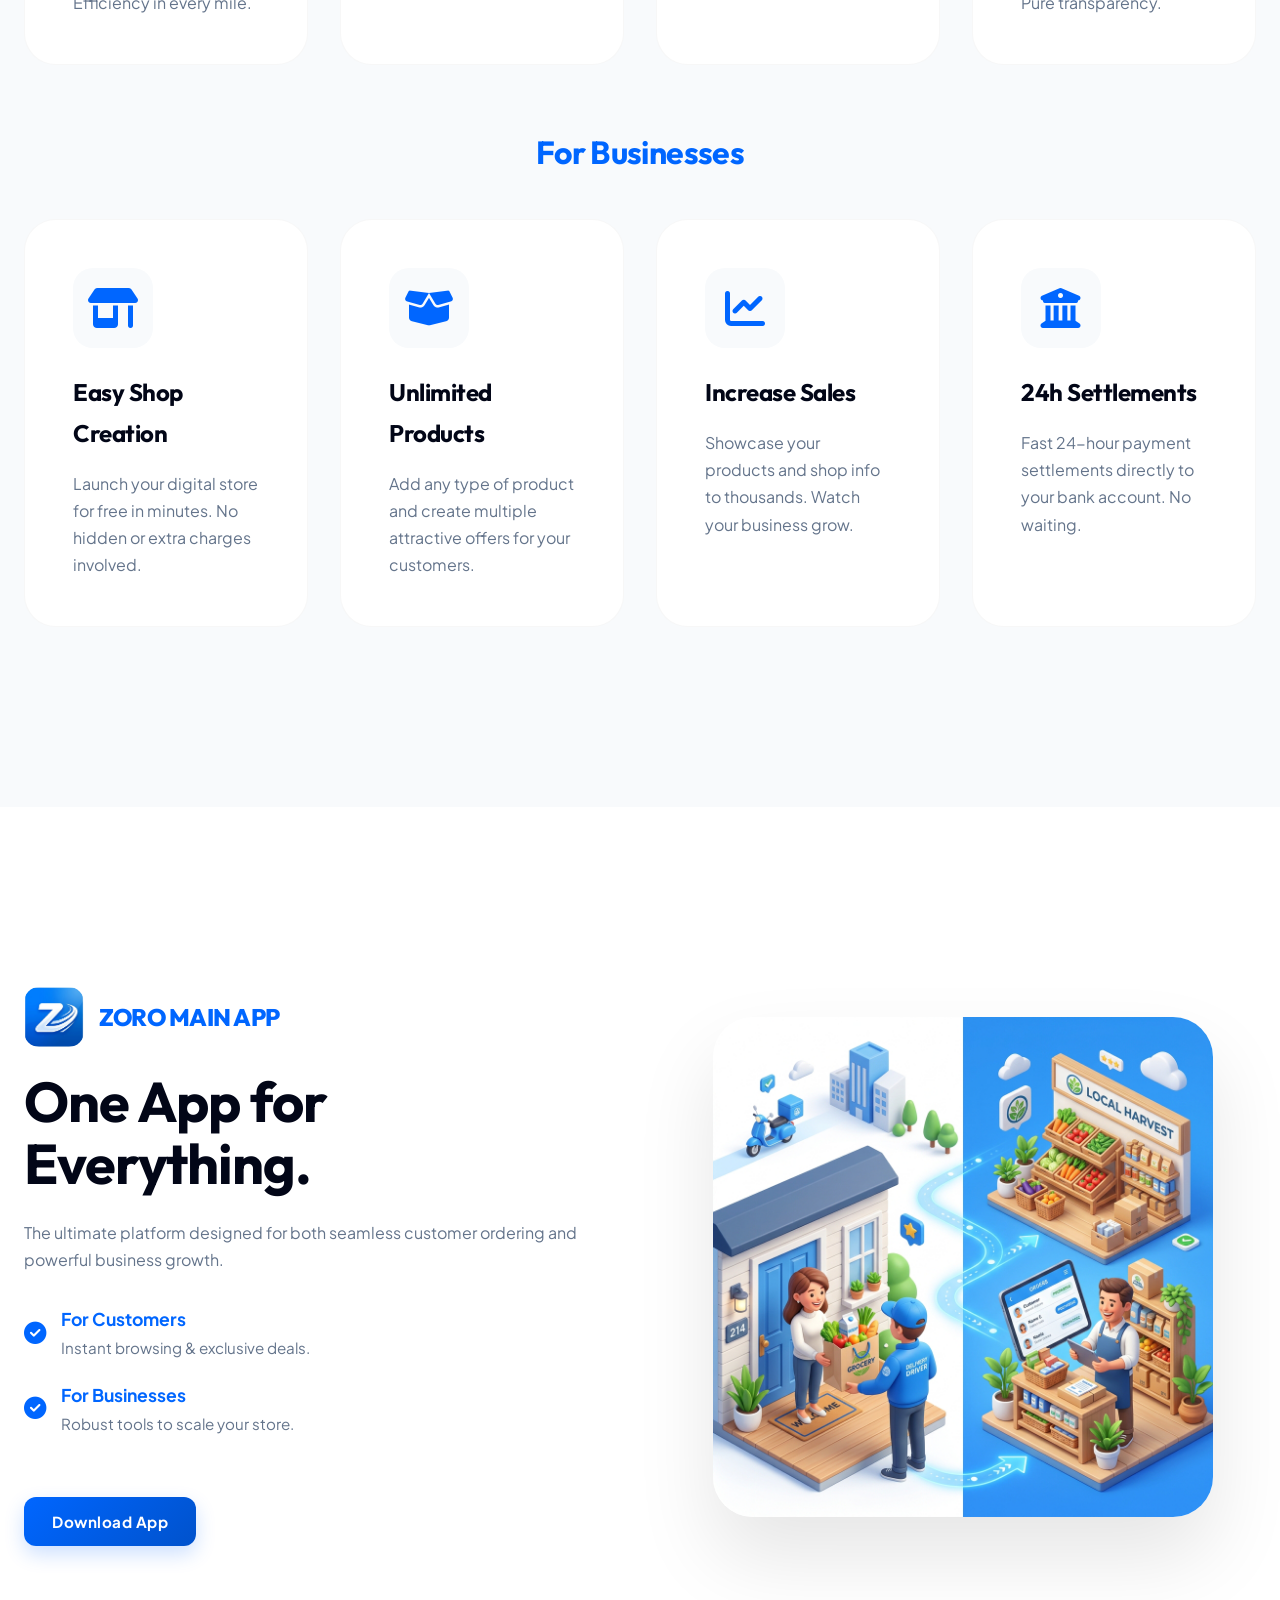
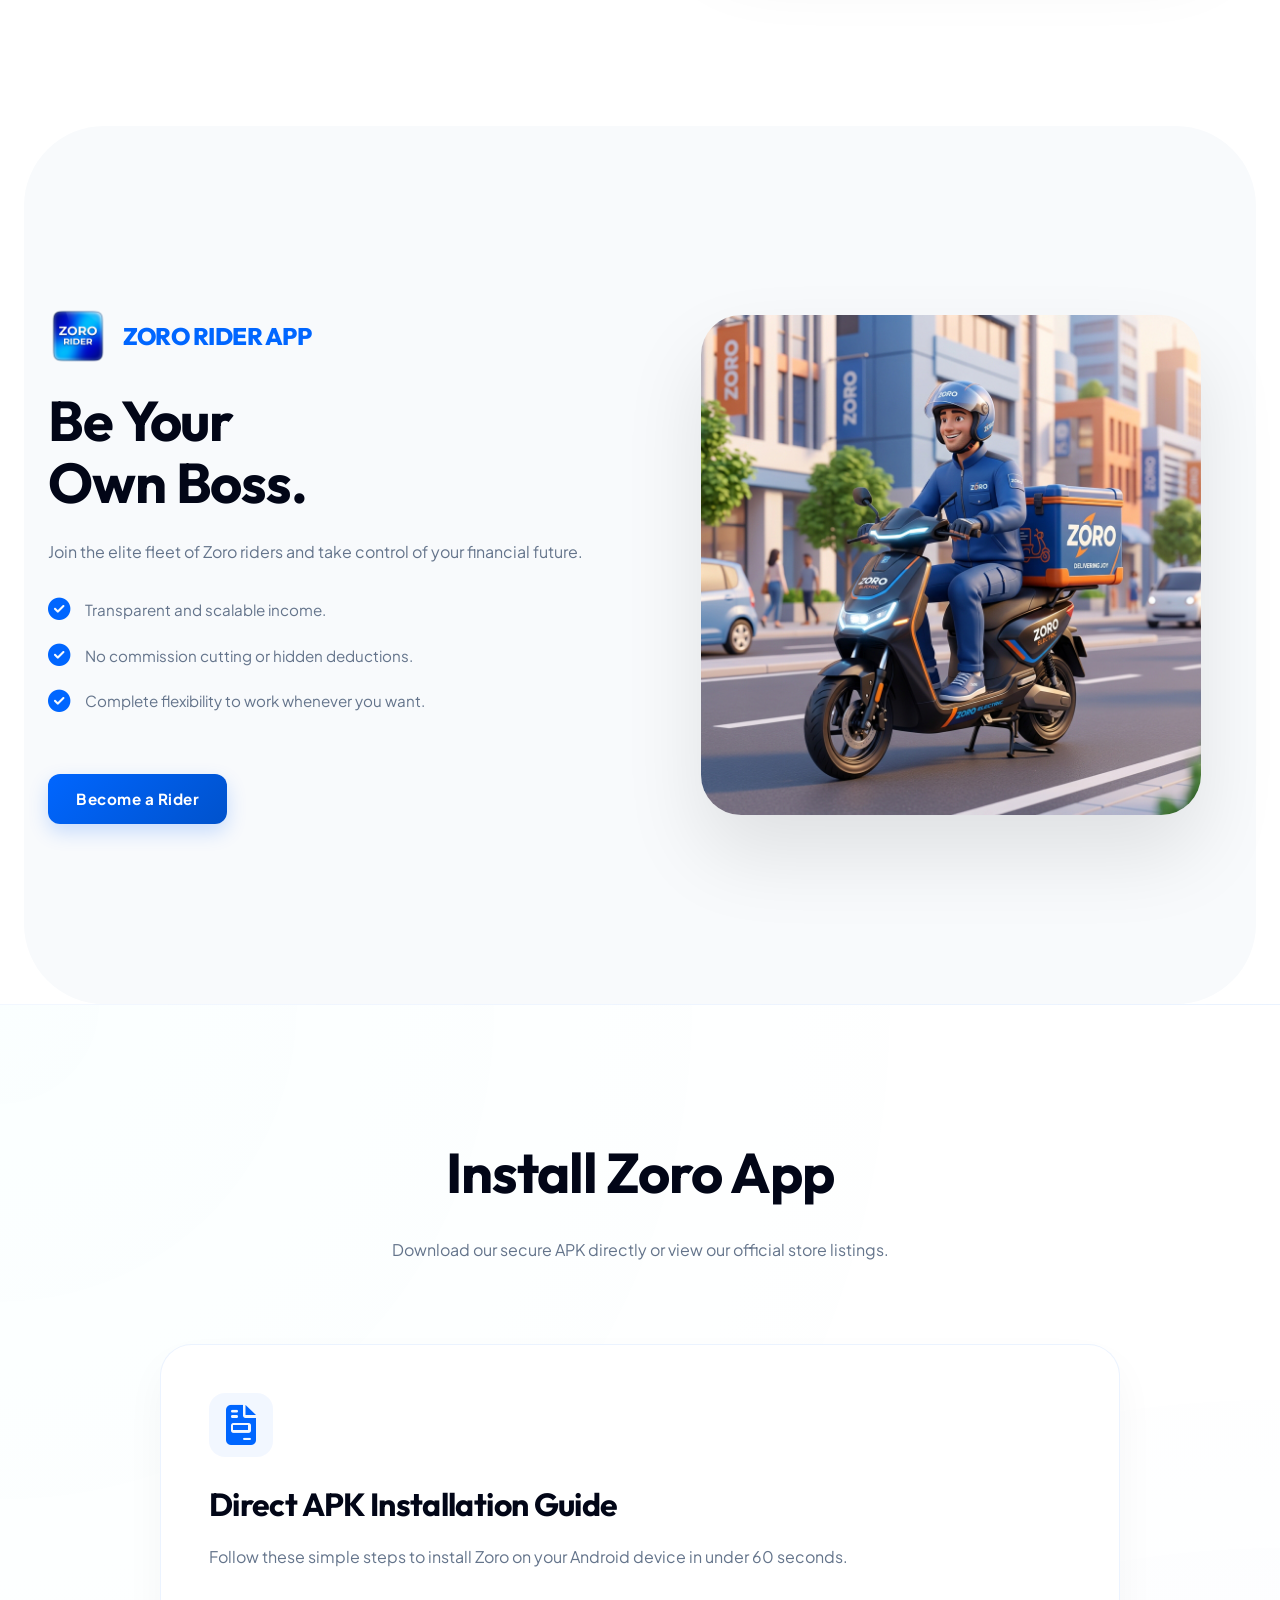
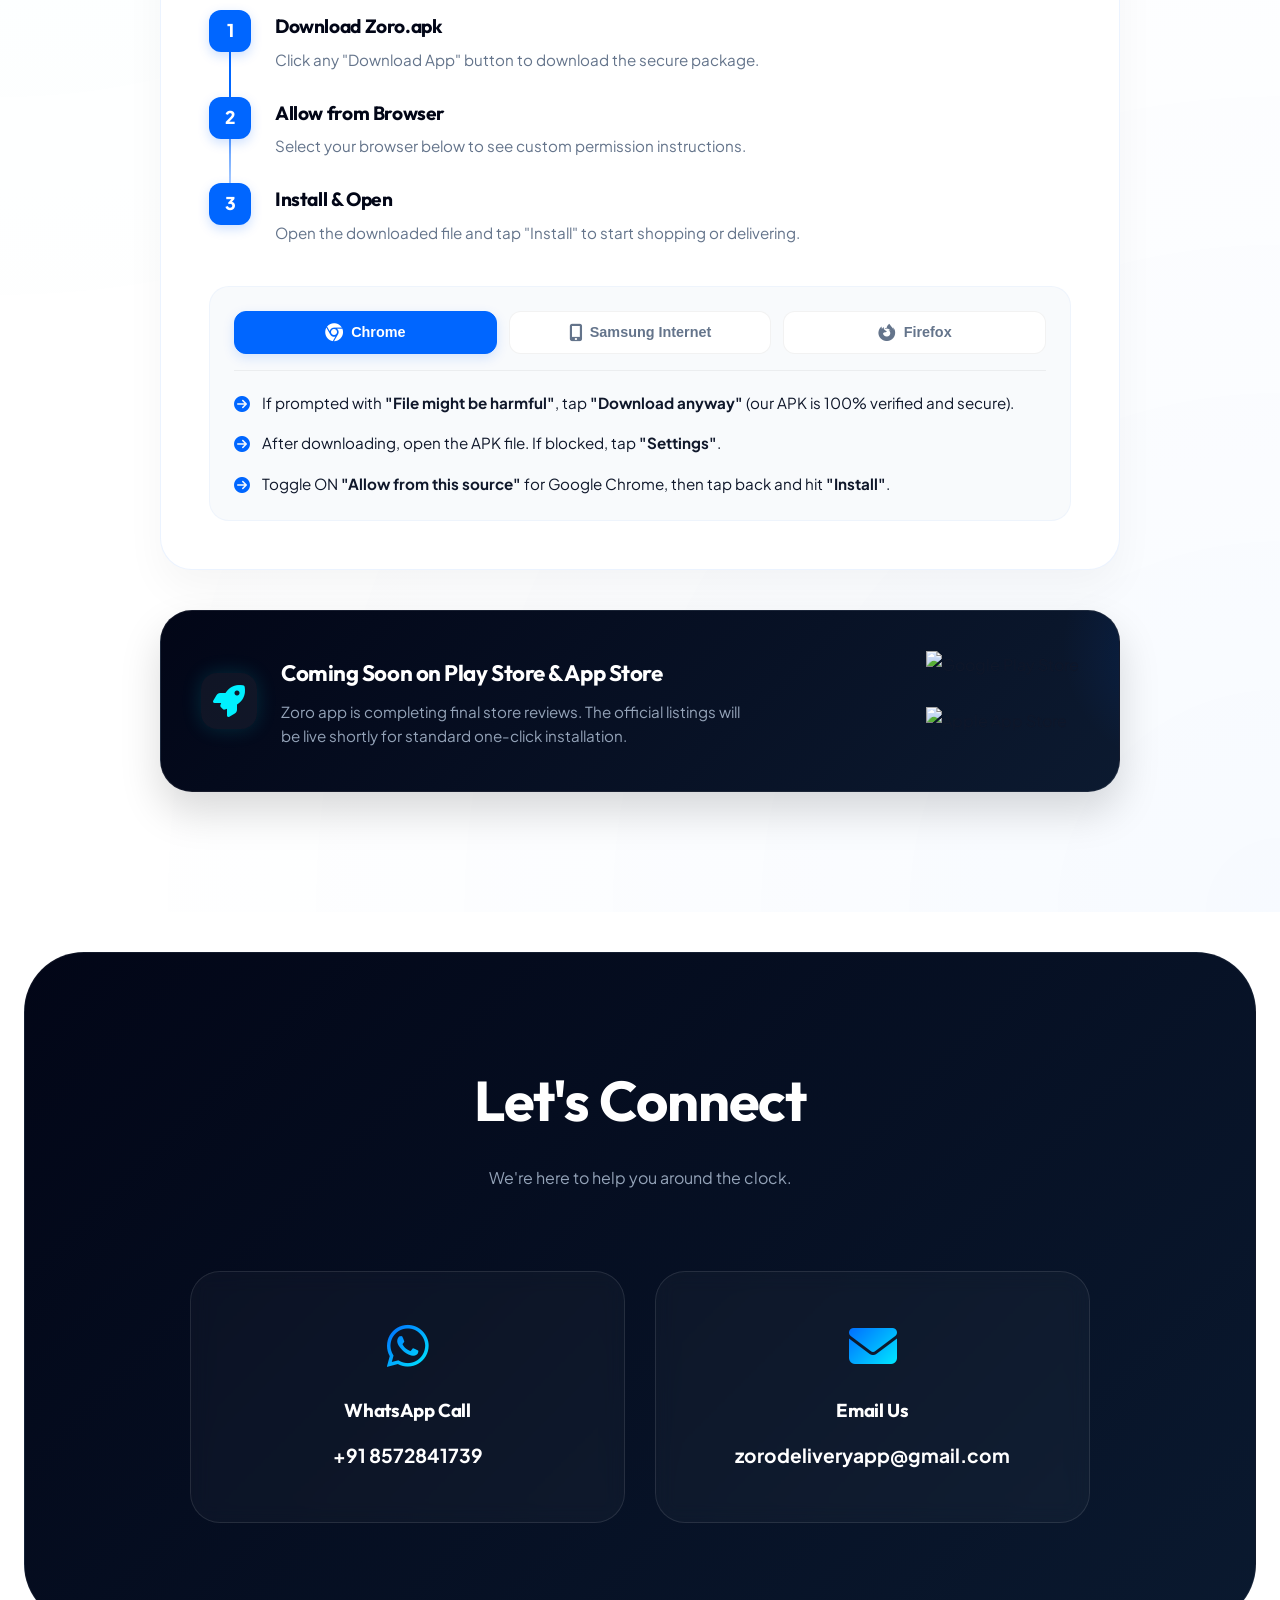
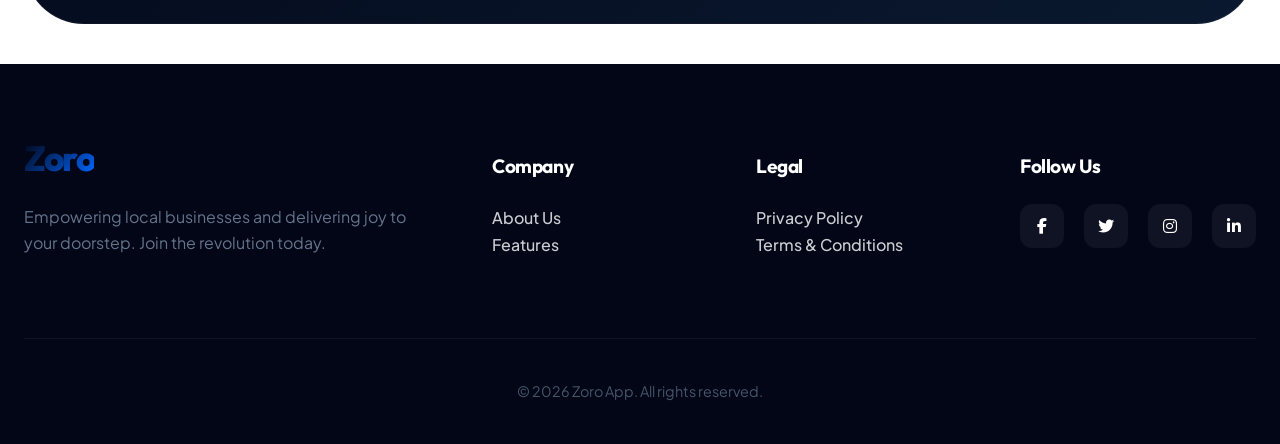
==== commit 76baa095: "chnaged number" ====
--- a/index.html
+++ b/index.html
@@ -41,7 +41,7 @@
       ],
       "contactPoint": {
         "@type": "ContactPoint",
-        "telephone": "+91-7534846938",
+        "telephone": "+91-8572841739",
         "contactType": "customer service",
         "email": "zorodeliveryapp@gmail.com"
       }
@@ -84,7 +84,7 @@
                 <li><a href="#apps">Apps</a></li>
                 <li><a href="#download">Install Guide</a></li>
                 <li><a href="#contact">Contact</a></li>
-                <li><a href="https://github.com/areebmohd/DeliveryPlatformWebsite/releases/download/v1.0.0/Zoro.apk" class="btn btn-primary">Download App</a></li>
+                <li><a href="#" class="btn btn-primary apk-download-link">Download App</a></li>
             </ul>
         </div>
     </nav>
@@ -97,7 +97,7 @@
                     <h1>Shop Local, <br><span>Get It Delivered.</span></h1>
                     <p>Discover and order from your favorite local shops — food, groceries, essentials & more. Delivered fast to your doorstep, straight from the stores you love.</p>
                     <div class="hero-btns">
-                        <a href="https://github.com/areebmohd/DeliveryPlatformWebsite/releases/download/v1.0.0/Zoro.apk" class="btn btn-primary">Download App</a>
+                        <a href="#" class="btn btn-primary apk-download-link">Download App</a>
                         <a href="#contact" class="btn btn-outline">Get in Touch</a>
                     </div>
                 </div>
@@ -199,7 +199,7 @@
                             </div>
                         </li>
                     </ul>
-                    <a href="https://github.com/areebmohd/DeliveryPlatformWebsite/releases/download/v1.0.0/Zoro.apk" class="btn btn-primary app-btn">Download App</a>
+                    <a href="#" class="btn btn-primary app-btn apk-download-link">Download App</a>
                 </div>
                 <div class="app-visual">
                     <img src="customer_business.png" alt="Zoro Ecosystem">
@@ -394,9 +394,9 @@
             </div>
             <div class="contact-grid">
                 <div class="contact-item">
-                    <i class="fas fa-phone-alt"></i>
-                    <h3>Call Us</h3>
-                    <a href="tel:+917534846938">+91 7534846938</a>
+                    <i class="fab fa-whatsapp"></i>
+                    <h3>WhatsApp Call</h3>
+                    <a href="https://wa.me/918572841739" target="_blank" rel="noopener noreferrer">+91 8572841739</a>
                 </div>
                 <div class="contact-item">
                     <i class="fas fa-envelope"></i>
@@ -448,11 +448,17 @@
     </footer>
 
     <!-- Floating Action Button -->
-    <a href="https://github.com/areebmohd/DeliveryPlatformWebsite/releases/download/v1.0.0/Zoro.apk" class="floating-btn" id="floating-btn">
+    <a href="#" class="floating-btn apk-download-link" id="floating-btn">
         Download App
     </a>
 
     <script>
+        // Set App Download Link centrally
+        const APP_DOWNLOAD_LINK = "https://github.com/areebmohd/DeliveryPlatformWebsite/releases/download/v1.0.0/Zoro.apk";
+        document.querySelectorAll('.apk-download-link').forEach(link => {
+            link.href = APP_DOWNLOAD_LINK;
+        });
+
         // Force scroll to top on page reload
         if (history.scrollRestoration) {
             history.scrollRestoration = 'manual';
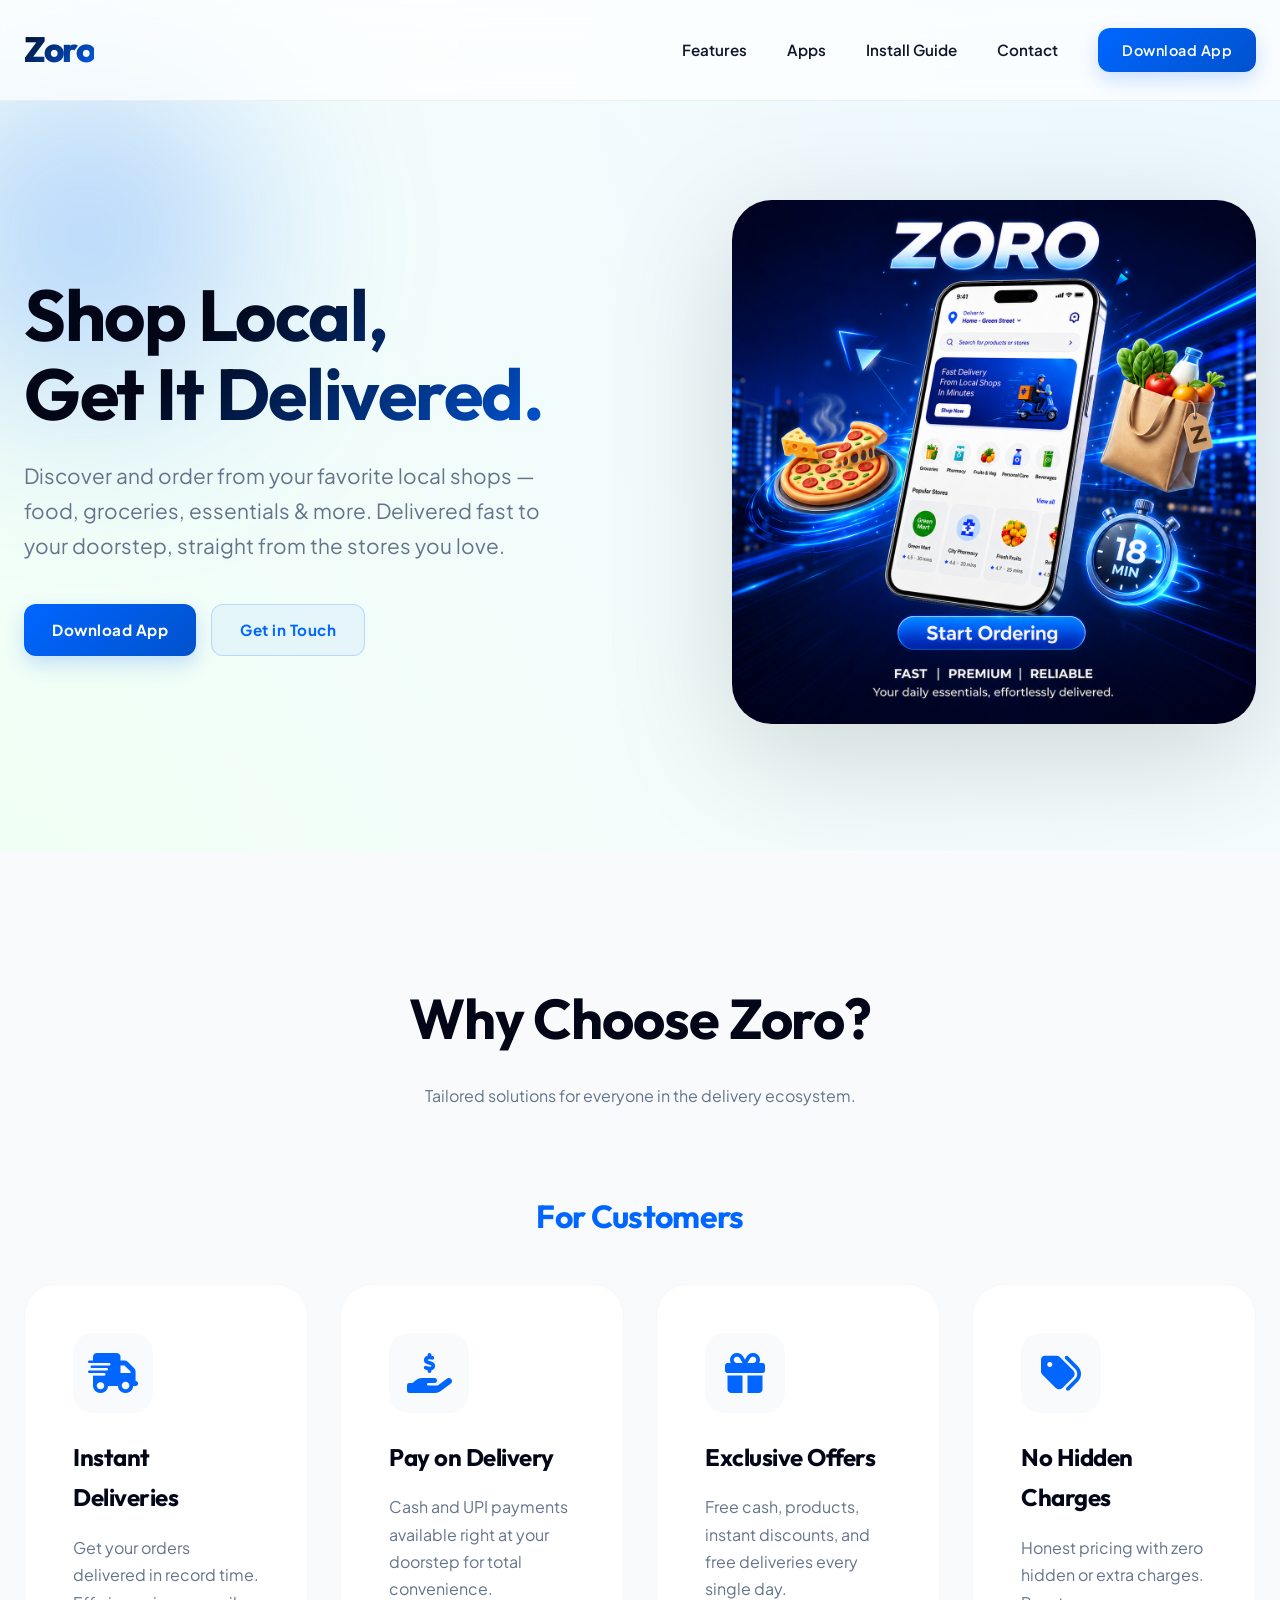
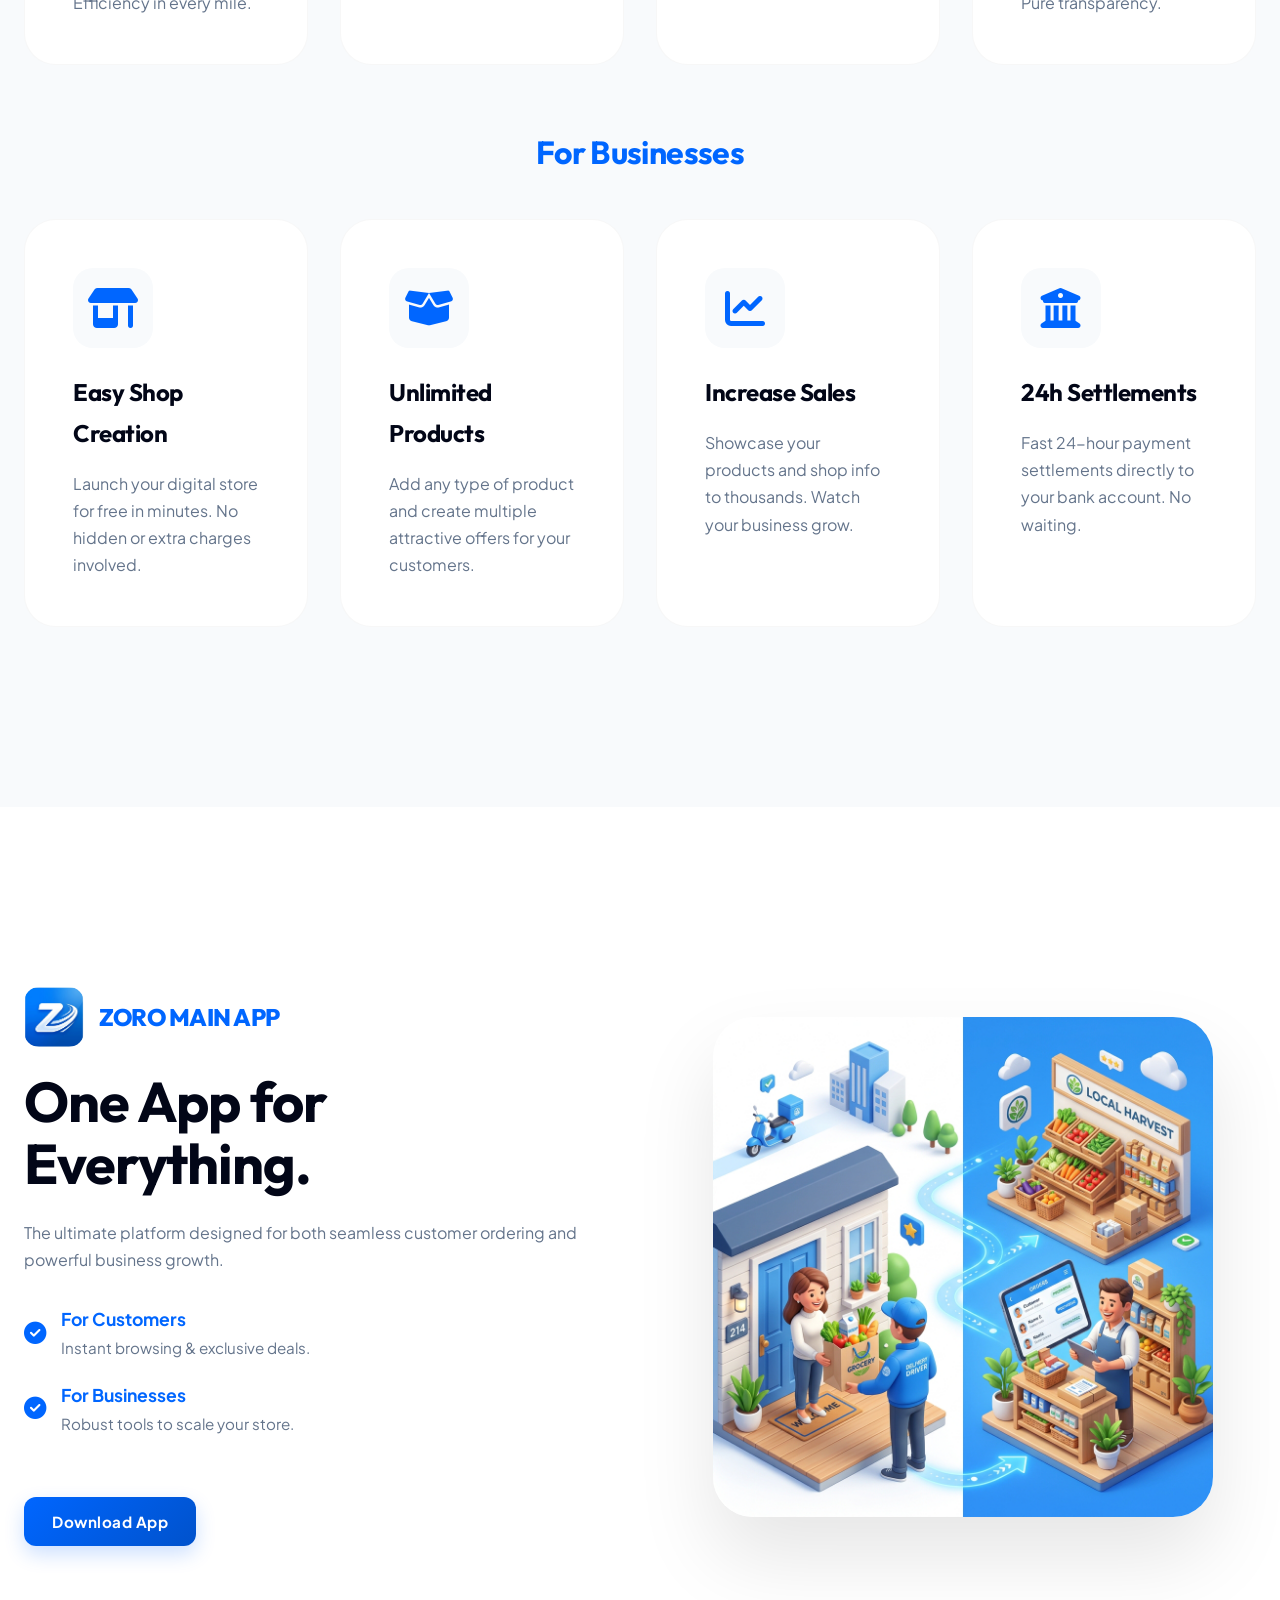
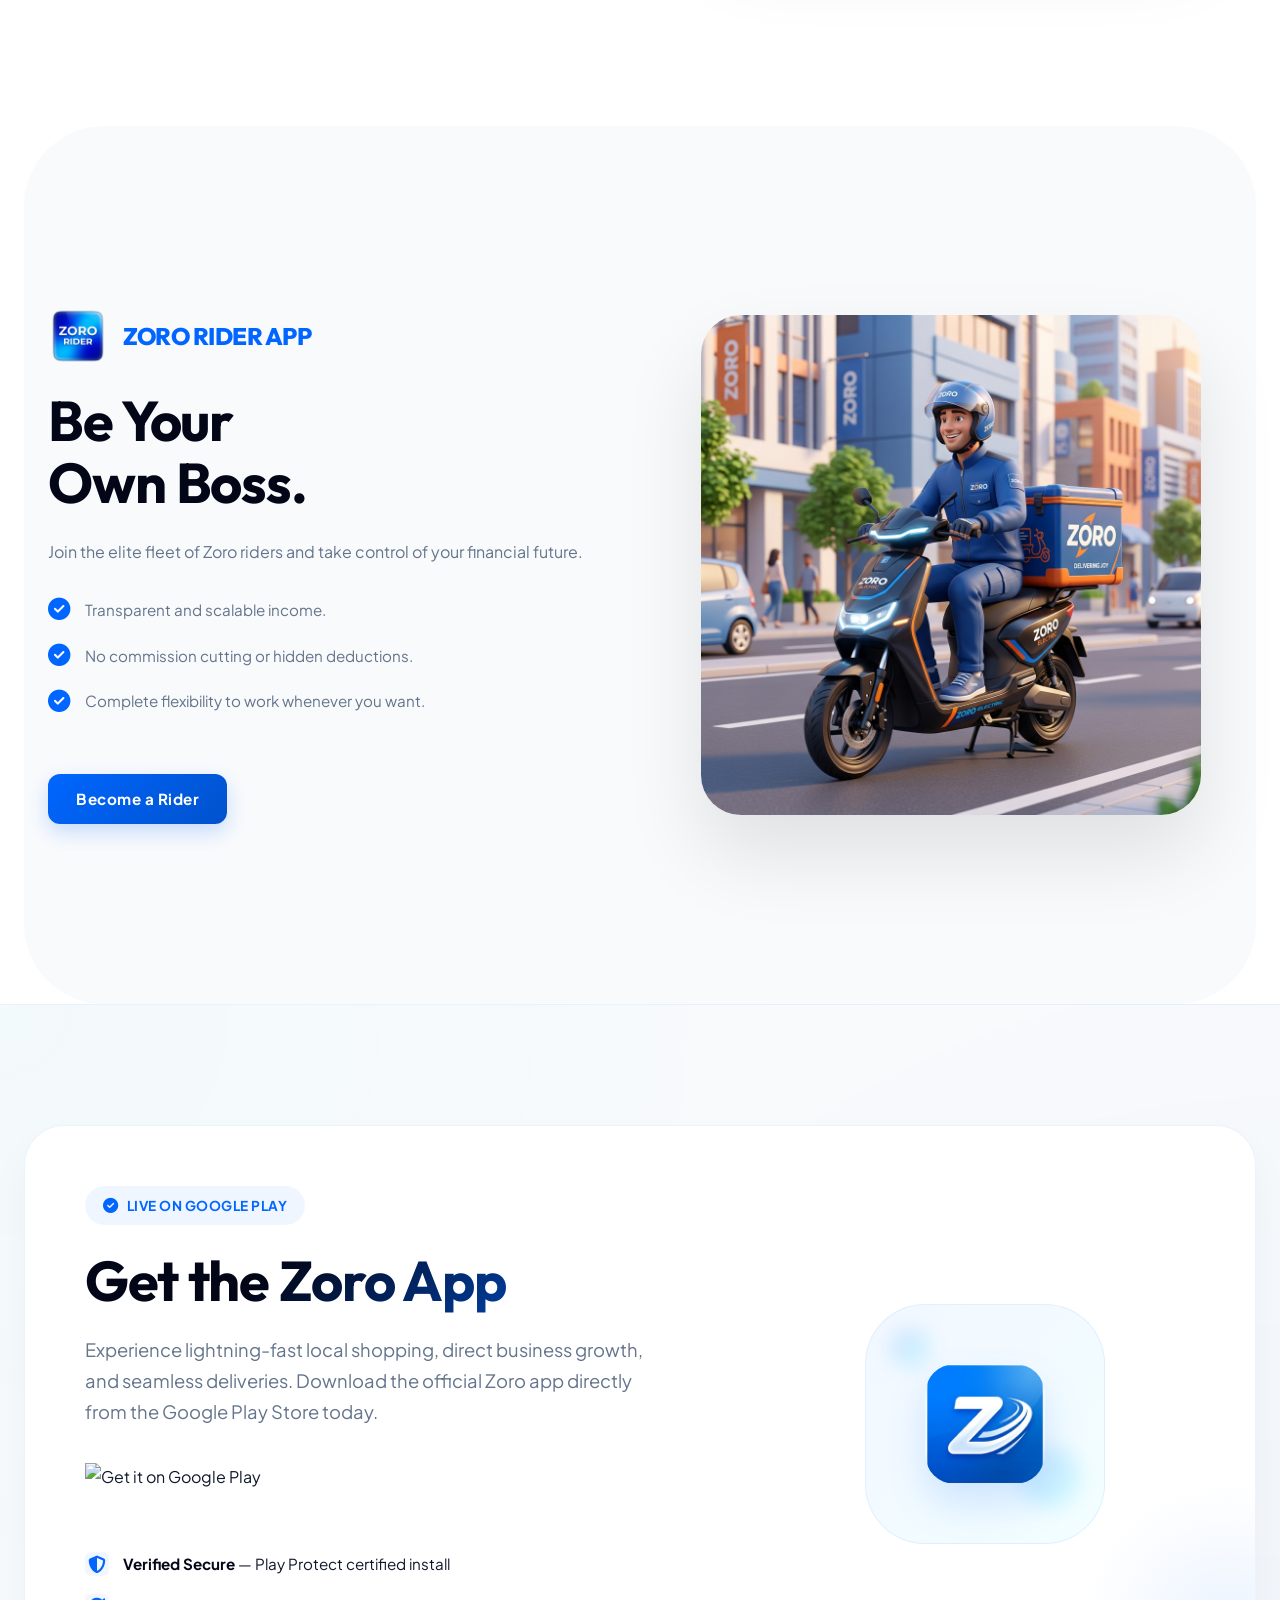
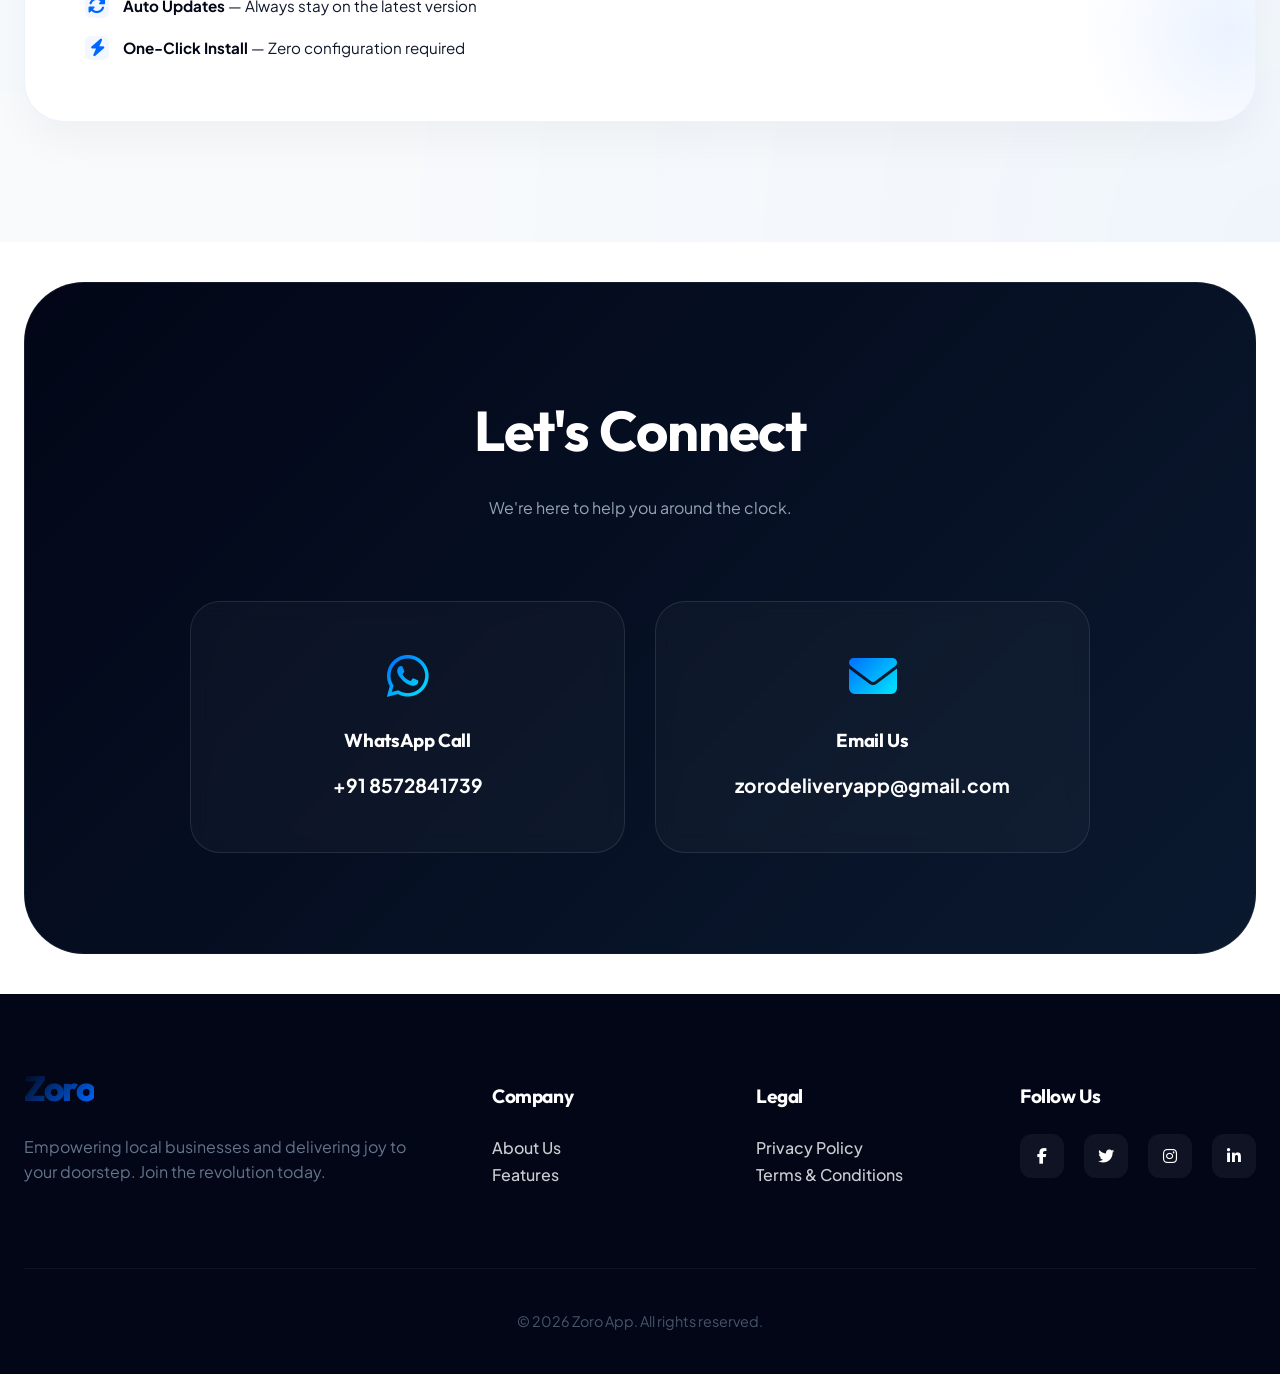
==== commit 573a4ab4: "app released on play store" ====
--- a/index.html
+++ b/index.html
@@ -84,7 +84,7 @@
                 <li><a href="#apps">Apps</a></li>
                 <li><a href="#download">Install Guide</a></li>
                 <li><a href="#contact">Contact</a></li>
-                <li><a href="#" class="btn btn-primary apk-download-link">Download App</a></li>
+                <li><a href="#" class="btn btn-primary app-download-link">Download App</a></li>
             </ul>
         </div>
     </nav>
@@ -97,7 +97,7 @@
                     <h1>Shop Local, <br><span>Get It Delivered.</span></h1>
                     <p>Discover and order from your favorite local shops — food, groceries, essentials & more. Delivered fast to your doorstep, straight from the stores you love.</p>
                     <div class="hero-btns">
-                        <a href="#" class="btn btn-primary apk-download-link">Download App</a>
+                        <a href="#" class="btn btn-primary app-download-link">Download App</a>
                         <a href="#contact" class="btn btn-outline">Get in Touch</a>
                     </div>
                 </div>
@@ -199,7 +199,7 @@
                             </div>
                         </li>
                     </ul>
-                    <a href="#" class="btn btn-primary app-btn apk-download-link">Download App</a>
+                    <a href="#" class="btn btn-primary app-btn app-download-link">Download App</a>
                 </div>
                 <div class="app-visual">
                     <img src="customer_business.png" alt="Zoro Ecosystem">
@@ -248,136 +248,42 @@
         </div>
     </section>
 
-    <!-- Download & Installation Section -->
+    <!-- Download Section -->
     <section id="download" class="download-section">
         <div class="container">
-            <div class="section-header">
-                <h2>Install Zoro App</h2>
-                <p>Download our secure APK directly or view our official store listings.</p>
-            </div>
-            
-            <div class="download-container">
-                <!-- APK Installation Guide -->
-                <div class="apk-guide-card">
-                    <div class="guide-header">
-                        <i class="fas fa-file-invoice"></i>
-                        <h3>Direct APK Installation Guide</h3>
-                        <p>Follow these simple steps to install Zoro on your Android device in under 60 seconds.</p>
-                    </div>
-
-                    <!-- Visual Timeline Steps -->
-                    <div class="timeline-steps">
-                        <div class="step-item">
-                            <div class="step-badge">1</div>
-                            <div class="step-info">
-                                <h4>Download Zoro.apk</h4>
-                                <p>Click any "Download App" button to download the secure package.</p>
-                            </div>
+            <div class="download-card-wrapper">
+                <div class="download-text-content">
+                    <span class="live-badge"><i class="fas fa-circle-check"></i> Live on Google Play</span>
+                    <h2>Get the Zoro App</h2>
+                    <p>Experience lightning-fast local shopping, direct business growth, and seamless deliveries. Download the official Zoro app directly from the Google Play Store today.</p>
+                    
+                    <div class="download-badge-group">
+                        <a href="https://play.google.com/store/apps/details?id=com.zorodelivery.app" target="_blank" rel="noopener noreferrer" class="store-badge-link">
+                            <img src="https://upload.wikimedia.org/wikipedia/commons/7/78/Google_Play_Store_badge_EN.svg" alt="Get it on Google Play" class="store-badge-img">
+                        </a>
+                    </div>
+                    
+                    <div class="download-features">
+                        <div class="d-feature-item">
+                            <i class="fas fa-shield-halved"></i>
+                            <span><b>Verified Secure</b> — Play Protect certified install</span>
                         </div>
-                        <div class="step-item">
-                            <div class="step-badge">2</div>
-                            <div class="step-info">
-                                <h4>Allow from Browser</h4>
-                                <p>Select your browser below to see custom permission instructions.</p>
-                            </div>
+                        <div class="d-feature-item">
+                            <i class="fas fa-rotate"></i>
+                            <span><b>Auto Updates</b> — Always stay on the latest version</span>
                         </div>
-                        <div class="step-item">
-                            <div class="step-badge">3</div>
-                            <div class="step-info">
-                                <h4>Install & Open</h4>
-                                <p>Open the downloaded file and tap "Install" to start shopping or delivering.</p>
-                            </div>
+                        <div class="d-feature-item">
+                            <i class="fas fa-bolt"></i>
+                            <span><b>One-Click Install</b> — Zero configuration required</span>
                         </div>
                     </div>
-
-                    <!-- Browser Tabs Switcher -->
-                    <div class="browser-switcher-container">
-                        <div class="browser-tabs">
-                            <button class="browser-tab-btn active" data-browser="chrome">
-                                <i class="fab fa-chrome"></i> Chrome
-                            </button>
-                            <button class="browser-tab-btn" data-browser="samsung">
-                                <i class="fas fa-mobile-screen-button"></i> Samsung Internet
-                            </button>
-                            <button class="browser-tab-btn" data-browser="firefox">
-                                <i class="fab fa-firefox-browser"></i> Firefox
-                            </button>
-                        </div>
-
-                        <!-- Browser Content -->
-                        <div class="browser-tabs-content">
-                            <!-- Chrome -->
-                            <div class="browser-content-pane active" id="chrome">
-                                <div class="instruction-box">
-                                    <div class="instruction-step">
-                                        <i class="fas fa-circle-arrow-right"></i>
-                                        <span>If prompted with <b>"File might be harmful"</b>, tap <b>"Download anyway"</b> (our APK is 100% verified and secure).</span>
-                                    </div>
-                                    <div class="instruction-step">
-                                        <i class="fas fa-circle-arrow-right"></i>
-                                        <span>After downloading, open the APK file. If blocked, tap <b>"Settings"</b>.</span>
-                                    </div>
-                                    <div class="instruction-step">
-                                        <i class="fas fa-circle-arrow-right"></i>
-                                        <span>Toggle ON <b>"Allow from this source"</b> for Google Chrome, then tap back and hit <b>"Install"</b>.</span>
-                                    </div>
-                                </div>
-                            </div>
-                            
-                            <!-- Samsung Internet -->
-                            <div class="browser-content-pane" id="samsung">
-                                <div class="instruction-box">
-                                    <div class="instruction-step">
-                                        <i class="fas fa-circle-arrow-right"></i>
-                                        <span>Tap <b>"Download"</b> when Samsung Internet prompts you with the file save dialog.</span>
-                                    </div>
-                                    <div class="instruction-step">
-                                        <i class="fas fa-circle-arrow-right"></i>
-                                        <span>Tap <b>"Open file"</b> in the bottom pop-up or find it in your "My Files" app.</span>
-                                    </div>
-                                    <div class="instruction-step">
-                                        <i class="fas fa-circle-arrow-right"></i>
-                                        <span>Go to <b>"Settings"</b> on the system prompt and enable <b>"Allow from this source"</b> for Samsung Internet.</span>
-                                    </div>
-                                </div>
-                            </div>
-
-                            <!-- Firefox -->
-                            <div class="browser-content-pane" id="firefox">
-                                <div class="instruction-box">
-                                    <div class="instruction-step">
-                                        <i class="fas fa-circle-arrow-right"></i>
-                                        <span>Accept the download prompt. Firefox will save the file to your Downloads folder.</span>
-                                    </div>
-                                    <div class="instruction-step">
-                                        <i class="fas fa-circle-arrow-right"></i>
-                                        <span>Open the completed download notification or search in Firefox Downloads history.</span>
-                                    </div>
-                                    <div class="instruction-step">
-                                        <i class="fas fa-circle-arrow-right"></i>
-                                        <span>Select <b>"Settings"</b> on the prompt and toggle ON <b>"Allow from this source"</b> to complete installation.</span>
-                                    </div>
-                                </div>
-                            </div>
-                        </div>
-                    </div>
-                </div>
-
-                <!-- Coming Soon Stores Banner -->
-                <div class="stores-coming-soon-banner">
-                    <div class="banner-header">
-                        <i class="fas fa-rocket"></i>
-                        <div class="banner-title-group">
-                            <h4>Coming Soon on Play Store & App Store</h4>
-                            <p>Zoro app is completing final store reviews. The official listings will be live shortly for standard one-click installation.</p>
-                        </div>
-                    </div>
-                    <div class="banner-badges">
-                        <div class="store-badge-item">
-                            <img src="https://upload.wikimedia.org/wikipedia/commons/7/78/Google_Play_Store_badge_EN.svg" alt="Google Play Store" class="coming-soon-badge-img">
-                        </div>
-                        <div class="store-badge-item">
-                            <img src="https://upload.wikimedia.org/wikipedia/commons/3/3c/Download_on_the_App_Store_Badge.svg" alt="Apple App Store" class="coming-soon-badge-img">
+                </div>
+                <div class="download-visual-mockup">
+                    <div class="mockup-frame">
+                        <img src="zoroAppLogo.png" alt="Zoro Logo" class="mockup-logo">
+                        <div class="mockup-decorations">
+                            <span class="decor-circle circle-1"></span>
+                            <span class="decor-circle circle-2"></span>
                         </div>
                     </div>
                 </div>
@@ -448,14 +354,14 @@
     </footer>
 
     <!-- Floating Action Button -->
-    <a href="#" class="floating-btn apk-download-link" id="floating-btn">
+    <a href="#" class="floating-btn app-download-link" id="floating-btn">
         Download App
     </a>
 
     <script>
         // Set App Download Link centrally
-        const APP_DOWNLOAD_LINK = "https://github.com/areebmohd/DeliveryPlatformWebsite/releases/download/v1.0.0/Zoro.apk";
-        document.querySelectorAll('.apk-download-link').forEach(link => {
+        const APP_DOWNLOAD_LINK = "https://play.google.com/store/apps/details?id=com.zorodelivery.app";
+        document.querySelectorAll('.app-download-link').forEach(link => {
             link.href = APP_DOWNLOAD_LINK;
         });
 
@@ -493,24 +399,6 @@
                 floatingBtn.classList.remove('show');
             }
         });
-
-        // APK Guide Browser Switcher
-        const browserTabBtns = document.querySelectorAll('.browser-tab-btn');
-        const browserPanes = document.querySelectorAll('.browser-content-pane');
-
-        browserTabBtns.forEach(btn => {
-            btn.addEventListener('click', () => {
-                const targetBrowser = btn.getAttribute('data-browser');
-                
-                // Remove active classes
-                browserTabBtns.forEach(b => b.classList.remove('active'));
-                browserPanes.forEach(p => p.classList.remove('active'));
-                
-                // Add active classes
-                btn.classList.add('active');
-                document.getElementById(targetBrowser).classList.add('active');
-            });
-        });
     </script>
 </body>
 </html>
--- a/style.css
+++ b/style.css
@@ -888,303 +888,208 @@
 .download-section {
     background: radial-gradient(circle at bottom right, rgba(0, 102, 255, 0.03), transparent 60%),
                 radial-gradient(circle at top left, rgba(0, 240, 255, 0.02), transparent 50%),
-                var(--white);
+                var(--bg-light);
     position: relative;
     overflow: hidden;
     border-top: 1px solid rgba(0, 102, 255, 0.05);
 }
 
-.download-container {
-    max-width: 960px;
-    margin: 0 auto;
-    display: flex;
-    flex-direction: column;
-    gap: 40px;
-}
-
-/* APK Guide Card */
-.apk-guide-card {
+.download-card-wrapper {
     background: var(--white);
-    border-radius: 32px;
-    padding: 48px;
+    border-radius: 40px;
     border: 1px solid rgba(0, 102, 255, 0.08);
     box-shadow: var(--card-shadow);
-    transition: var(--transition);
-}
-
-.apk-guide-card:hover {
-    box-shadow: 0 30px 60px rgba(0, 102, 255, 0.06);
-    border-color: rgba(0, 102, 255, 0.15);
-}
-
-.guide-header {
-    margin-bottom: 40px;
-}
-
-.guide-header i {
-    font-size: 2.5rem;
-    color: var(--primary);
-    margin-bottom: 20px;
-    display: inline-block;
-    background: rgba(0, 102, 255, 0.05);
-    width: 64px;
-    height: 64px;
-    line-height: 64px;
-    text-align: center;
-    border-radius: 16px;
-}
-
-.guide-header h3 {
-    font-size: 2rem;
-    margin-bottom: 12px;
-}
-
-/* Timeline Steps */
-.timeline-steps {
-    display: flex;
-    flex-direction: column;
-    gap: 24px;
-    margin-bottom: 40px;
+    padding: 60px;
+    display: flex;
+    align-items: center;
+    gap: 60px;
     position: relative;
-}
-
-.timeline-steps::before {
+    overflow: hidden;
+}
+
+.download-card-wrapper::before {
     content: '';
     position: absolute;
-    left: 20px;
-    top: 30px;
-    bottom: 30px;
-    width: 2px;
-    background: linear-gradient(to bottom, var(--primary) 30%, rgba(0, 102, 255, 0.1) 100%);
-    z-index: 0;
-}
-
-.step-item {
-    display: flex;
-    gap: 24px;
-    position: relative;
-    z-index: 1;
-}
-
-.step-badge {
-    width: 42px;
-    height: 42px;
-    border-radius: 12px;
-    background: var(--primary);
-    color: var(--white);
-    display: flex;
-    align-items: center;
-    justify-content: center;
-    font-weight: 800;
-    font-size: 1.1rem;
-    flex-shrink: 0;
-    box-shadow: 0 4px 12px rgba(0, 102, 255, 0.2);
-}
-
-.step-info h4 {
-    font-size: 1.2rem;
-    color: var(--secondary);
-    margin-bottom: 4px;
-}
-
-.step-info p {
-    font-size: 0.95rem;
-}
-
-/* Browser Switcher Container */
-.browser-switcher-container {
-    background: var(--bg-light);
-    border-radius: 20px;
-    padding: 24px;
-    border: 1px solid rgba(0, 102, 255, 0.04);
-}
-
-.browser-tabs {
-    display: flex;
-    gap: 12px;
-    margin-bottom: 20px;
-    border-bottom: 1px solid rgba(0, 0, 0, 0.05);
-    padding-bottom: 16px;
-}
-
-.browser-tab-btn {
-    flex: 1;
-    display: flex;
-    align-items: center;
-    justify-content: center;
-    gap: 8px;
-    padding: 12px 16px;
-    border-radius: 12px;
-    font-weight: 700;
-    font-size: 0.9rem;
-    cursor: pointer;
-    background: var(--white);
-    color: var(--text-muted);
-    border: 1px solid rgba(0, 0, 0, 0.05);
-    transition: var(--transition);
-}
-
-.browser-tab-btn i {
-    font-size: 1.1rem;
-}
-
-.browser-tab-btn:hover {
-    color: var(--primary);
-    background: rgba(0, 102, 255, 0.03);
-    border-color: rgba(0, 102, 255, 0.1);
-}
-
-.browser-tab-btn.active {
-    background: var(--primary);
-    color: var(--white);
-    border-color: var(--primary);
-    box-shadow: 0 4px 12px rgba(0, 102, 255, 0.15);
-}
-
-.browser-tabs-content {
-    position: relative;
-}
-
-.browser-content-pane {
-    display: none;
-    animation: fadeIn 0.4s ease forwards;
-}
-
-.browser-content-pane.active {
-    display: block;
-}
-
-@keyframes fadeIn {
-    from { opacity: 0; transform: translateY(8px); }
-    to { opacity: 1; transform: translateY(0); }
-}
-
-.instruction-box {
-    display: flex;
-    flex-direction: column;
-    gap: 16px;
-}
-
-.instruction-step {
-    display: flex;
-    gap: 12px;
-    align-items: flex-start;
-}
-
-.instruction-step i {
-    color: var(--primary);
-    font-size: 1rem;
-    margin-top: 5px;
-    flex-shrink: 0;
-}
-
-.instruction-step span {
-    font-size: 0.95rem;
-    color: var(--text-main);
-    line-height: 1.6;
-}
-
-/* Coming Soon Stores Banner Styling */
-.stores-coming-soon-banner {
-    background: linear-gradient(135deg, var(--secondary) 0%, #0c1a30 100%);
-    border-radius: 32px;
-    padding: 40px;
-    border: 1px solid rgba(255, 255, 255, 0.08);
-    display: flex;
-    justify-content: space-between;
-    align-items: center;
-    gap: 30px;
-    position: relative;
-    overflow: hidden;
-    box-shadow: 0 20px 40px rgba(0, 0, 0, 0.15);
-}
-
-.stores-coming-soon-banner::before {
-    content: '';
-    position: absolute;
-    top: -50%;
-    right: -20%;
-    width: 250px;
-    height: 250px;
-    background: radial-gradient(circle, rgba(0, 102, 255, 0.15) 0%, transparent 70%);
+    bottom: -10%;
+    right: -10%;
+    width: 300px;
+    height: 300px;
+    background: radial-gradient(circle, rgba(0, 102, 255, 0.08) 0%, transparent 70%);
     border-radius: 50%;
     z-index: 0;
     pointer-events: none;
 }
 
-.banner-header {
-    display: flex;
-    align-items: center;
-    gap: 24px;
+.download-text-content {
+    flex: 1.2;
+    position: relative;
+    z-index: 2;
+    text-align: left;
+}
+
+.live-badge {
+    display: inline-flex;
+    align-items: center;
+    gap: 8px;
+    background: rgba(0, 102, 255, 0.06);
+    color: var(--primary);
+    font-weight: 700;
+    font-size: 0.85rem;
+    padding: 8px 18px;
+    border-radius: 20px;
+    text-transform: uppercase;
+    letter-spacing: 0.5px;
+    margin-bottom: 24px;
+}
+
+.live-badge i {
+    font-size: 0.95rem;
+}
+
+.download-text-content h2 {
+    font-size: 3.5rem;
+    line-height: 1.15;
+    margin-bottom: 20px;
+    background: linear-gradient(135deg, var(--secondary) 30%, var(--primary) 100%);
+    -webkit-background-clip: text;
+    -webkit-text-fill-color: transparent;
+}
+
+.download-text-content p {
+    font-size: 1.15rem;
+    color: var(--text-muted);
+    line-height: 1.7;
+    margin-bottom: 36px;
+    max-width: 580px;
+}
+
+.download-badge-group {
+    display: flex;
+    align-items: center;
+    gap: 20px;
+    margin-bottom: 40px;
+}
+
+.store-badge-link {
+    display: inline-block;
+    transition: var(--transition);
+}
+
+.store-badge-link:hover {
+    transform: translateY(-4px);
+}
+
+.store-badge-img {
+    height: 48px;
+    display: block;
+}
+
+
+.download-features {
+    display: flex;
+    flex-direction: column;
+    gap: 16px;
+}
+
+.d-feature-item {
+    display: flex;
+    align-items: center;
+    gap: 14px;
+}
+
+.d-feature-item i {
+    color: var(--primary);
+    font-size: 1.1rem;
+    width: 24px;
+    height: 24px;
+    background: rgba(0, 102, 255, 0.05);
+    border-radius: 6px;
+    display: flex;
+    align-items: center;
+    justify-content: center;
+}
+
+.d-feature-item span {
+    font-size: 0.95rem;
+    color: var(--text-main);
+}
+
+.d-feature-item b {
+    color: var(--secondary);
+}
+
+.download-visual-mockup {
+    flex: 0.8;
+    display: flex;
+    justify-content: center;
+    align-items: center;
     position: relative;
     z-index: 1;
-    max-width: 550px;
-}
-
-.banner-header i {
-    font-size: 2rem;
-    color: var(--accent);
-    background: rgba(255, 255, 255, 0.05);
-    width: 56px;
-    height: 56px;
-    line-height: 56px;
-    text-align: center;
-    border-radius: 16px;
-    flex-shrink: 0;
-    box-shadow: 0 0 20px rgba(0, 240, 255, 0.15);
-}
-
-.banner-title-group h4 {
-    color: var(--white);
-    font-size: 1.4rem;
-    font-weight: 700;
-    margin-bottom: 8px;
-}
-
-.banner-title-group p {
-    color: #94a3b8;
-    font-size: 0.95rem;
-    line-height: 1.6;
-}
-
-.banner-badges {
-    display: flex;
-    flex-direction: column;
-    gap: 12px;
+}
+
+.mockup-frame {
+    width: 240px;
+    height: 240px;
+    background: linear-gradient(135deg, rgba(0, 102, 255, 0.05) 0%, rgba(0, 240, 255, 0.05) 100%);
+    border-radius: 60px;
+    border: 1px solid rgba(0, 102, 255, 0.08);
+    display: flex;
+    align-items: center;
+    justify-content: center;
     position: relative;
-    z-index: 1;
-    flex-shrink: 0;
-}
-
-.store-badge-item {
-    display: flex;
-    align-items: center;
-    position: relative;
-}
-
-.coming-soon-badge-img {
-    height: 44px;
-    opacity: 1;
-    filter: none;
-    transition: var(--transition);
-}
-
-.store-badge-item:hover .coming-soon-badge-img {
-    transform: translateY(-2px);
-}
-
-/* Responsive adjustments for Download section */
+    animation: float 6s ease-in-out infinite;
+}
+
+.mockup-logo {
+    width: 120px;
+    height: 120px;
+    border-radius: 30px;
+    box-shadow: 0 20px 40px rgba(0, 102, 255, 0.15);
+}
+
+.mockup-decorations .decor-circle {
+    position: absolute;
+    border-radius: 50%;
+    background: linear-gradient(135deg, var(--primary) 0%, var(--accent) 100%);
+    opacity: 0.15;
+    filter: blur(10px);
+}
+
+.circle-1 {
+    top: 10%;
+    left: 10%;
+    width: 40px;
+    height: 40px;
+}
+
+.circle-2 {
+    bottom: 15%;
+    right: 10%;
+    width: 60px;
+    height: 60px;
+}
+
+/* Responsive adjustments */
 @media (max-width: 1024px) {
-    .stores-coming-soon-banner {
+    .download-card-wrapper {
         flex-direction: column;
+        padding: 48px;
+        gap: 40px;
+    }
+    .download-text-content {
+        text-align: center;
+    }
+    .download-text-content p {
+        margin-left: auto;
+        margin-right: auto;
+    }
+    .download-badge-group {
+        justify-content: center;
+    }
+    .download-features {
         align-items: flex-start;
-        gap: 24px;
-        padding: 32px;
-    }
-    
-    .banner-badges {
-        width: 100%;
-        justify-content: flex-start;
+        max-width: 320px;
+        margin: 0 auto;
     }
 }
 
@@ -1192,45 +1097,25 @@
     .download-section {
         padding: 80px 0;
     }
-    
-    .apk-guide-card {
-        padding: 32px;
-        border-radius: 24px;
-    }
-    
-    .stores-coming-soon-banner {
-        border-radius: 24px;
+    .download-card-wrapper {
+        padding: 40px 24px;
+        border-radius: 30px;
+    }
+    .download-text-content h2 {
+        font-size: 2.5rem;
     }
 }
 
 @media (max-width: 480px) {
-    .browser-tabs {
+    .download-text-content h2 {
+        font-size: 2rem;
+    }
+    .download-badge-group {
         flex-direction: column;
-        gap: 8px;
-    }
-    
-    .browser-tab-btn {
-        width: 100%;
-    }
-    
-    .timeline-steps::before {
-        left: 15px;
-    }
-    
-    .step-badge {
-        width: 32px;
-        height: 32px;
-        font-size: 0.95rem;
-    }
-    
-    .banner-badges {
-        flex-direction: column;
-        align-items: center;
         gap: 16px;
     }
-    
-    .store-badge-item {
-        width: 100%;
-    }
-}
-
+    .store-badge-img {
+        height: 44px;
+    }
+}
+
